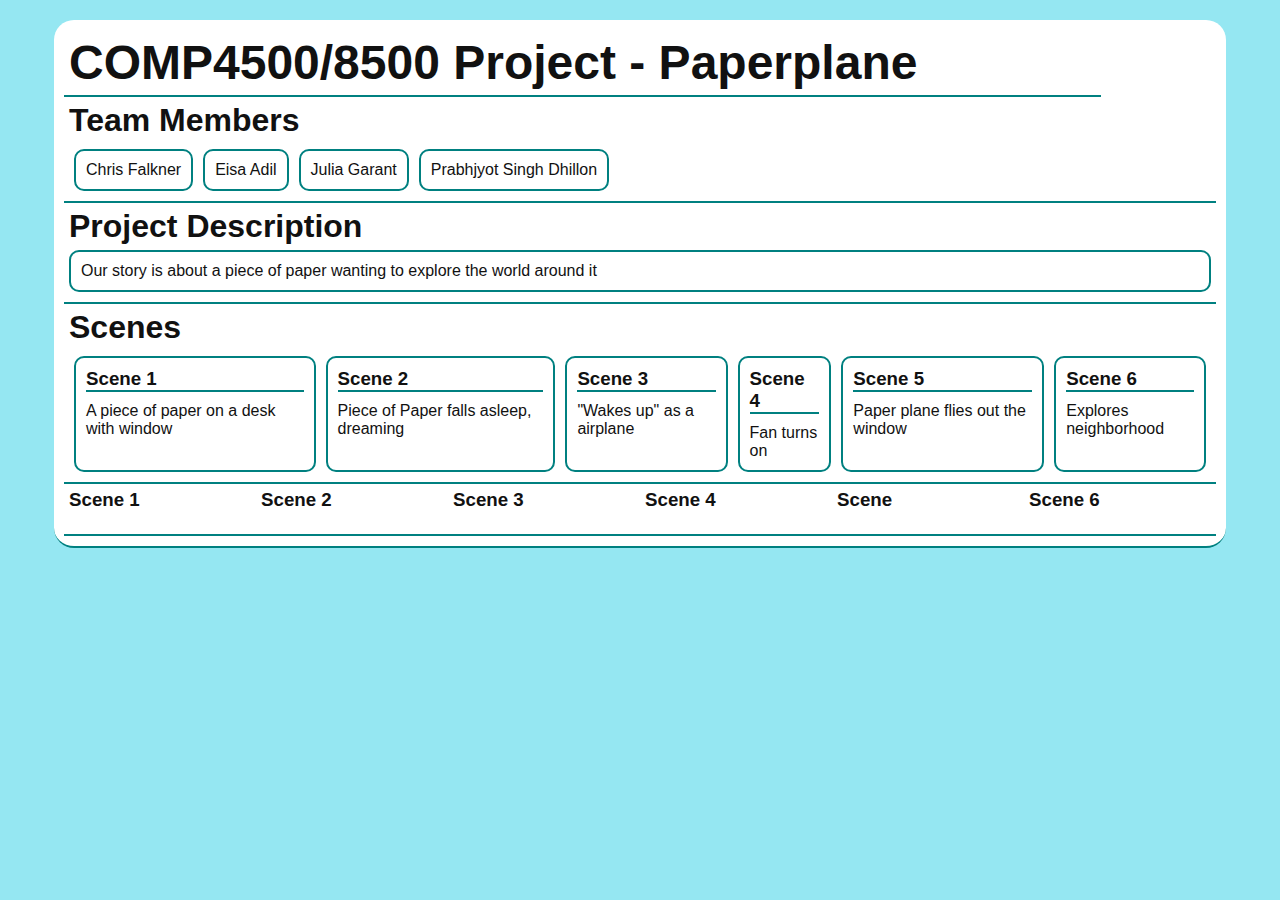
==== index.html @ a95c7c6c "First Commit" ====
<!DOCTYPE html>
<html lang="en">
    <head>
        <meta charset="UTF-8" />
        <meta name="viewport" content="width=device-width, initial-scale=1.0" />
        <link rel="stylesheet" href="./css//index.css" />
        <title>Paperplane Animation</title>
    </head>
    <body>
        <section class="container">
            <header>
                <h1>COMP4500/8500 Project - Paperplane</h1>
            </header>
            <section class="members">
                <h2>Team Members</h2>
                <ul class="member-names">
                    <li>Chris Falkner</li>
                    <li>Eisa Adil</li>
                    <li>Julia Garant</li>
                    <li>Prabhjyot Singh Dhillon</li>
                </ul>
            </section>
            <section class="project-desc">
                <h2>Project Description</h2>
                <p class="desc">
                    Our story is about a piece of paper wanting to explore the
                    world around it
                </p>
            </section>
            <section class="scene">
                <h2>Scenes</h2>
                <ul class="scenes">
                    <li class="scene-card">
                        <h3 class="scene-title">Scene 1</h3>
                        <p class="scene-desc">
                            A piece of paper on a desk with window
                        </p>
                    </li>
                    <li class="scene-card">
                        <h3 class="scene-title">Scene 2</h3>
                        <p class="scene-desc">
                            Piece of Paper falls asleep, dreaming
                        </p>
                    </li>
                    <li class="scene-card">
                        <h3 class="scene-title">Scene 3</h3>
                        <p class="scene-desc">"Wakes up" as a airplane</p>
                    </li>
                    <li class="scene-card">
                        <h3 class="scene-title">Scene 4</h3>
                        <p class="scene-desc">Fan turns on</p>
                    </li>
                    <li class="scene-card">
                        <h3 class="scene-title">Scene 5</h3>
                        <p class="scene-desc">
                            Paper plane flies out the window
                        </p>
                    </li>
                    <li class="scene-card">
                        <h3 class="scene-title">Scene 6</h3>
                        <p class="scene-desc">Explores neighborhood</p>
                    </li>
                </ul>
            </section>
            <section class="storyboard">
                <ul>
                    <li>
                        <div class="storyboard-scene"><h3>Scene 1</h3></div>
                        <img src="" alt="" />
                        <p class="storyboard-desc"></p>
                    </li>
                    <li>
                        <div class="storyboard-scene"><h3>Scene 2</h3></div>
                        <img src="" alt="" />
                        <p class="storyboard-desc"></p>
                    </li>
                    <li>
                        <div class="storyboard-scene"><h3>Scene 3</h3></div>
                        <img src="" alt="" />
                        <p class="storyboard-desc"></p>
                    </li>
                    <li>
                        <div class="storyboard-scene"><h3>Scene 4</h3></div>
                        <img src="" alt="" />
                        <p class="storyboard-desc"></p>
                    </li>
                    <li>
                        <div class="storyboard-scene"><h3>Scene</h3></div>
                        <img src="" alt="" />
                        <p class="storyboard-desc"></p>
                    </li>
                    <li>
                        <div class="storyboard-scene"><h3>Scene 6</h3></div>
                        <img src="" alt="" />
                        <p class="storyboard-desc"></p>
                    </li>
                </ul>
            </section>
        </section>
    </body>
</html>
---- css/index.css ----
* {
    padding: 0;
    margin: 0;
    font-family: sans-serif;
    color: #111111;
}

body {
    width: 100%;
    display: flex;
    justify-content: center;
    align-items: center;
    flex-direction: column;
    background-color: #5cdaeba6;
}

h1 {
    font-size: 3em;
}

h2 {
    font-size: 2em;
}

h1,
h2 {
    margin: 5px;
}

.container {
    width: 90%;
    border-bottom: 2px solid teal;
    padding: 10px;
    background: white;
    height: 100%;
    margin-top: 20px;
    border-radius: 20px;
}

header {
    width: 90%;
    border-bottom: 2px solid teal;
}

.members {
    border-bottom: 2px solid teal;
}

.member-names {
    list-style-type: none;
    margin: 5px;
    display: flex;
}

.member-names li {
    border-radius: 10px;
    padding: 10px;
    border: 2px solid teal;
    margin: 5px;
}

.project-desc {
    border-bottom: 2px solid teal;
}

.desc {
    border-radius: 10px;
    padding: 10px;
    border: 2px solid teal;
    margin: 5px;
    margin-bottom: 10px;
}

.scene {
    border-bottom: 2px solid teal;
}

.scenes {
    list-style-type: none;
    margin: 5px;
    display: flex;
}

.scene-card {
    border-radius: 10px;
    padding: 10px;
    border: 2px solid teal;
    margin: 5px;
}

.scene-title {
    border-bottom: 2px solid teal;
}

.scene-desc {
    margin-top: 10px;
}

.storyboard {
    border-bottom: 2px solid teal;
}

.storyboard ul {
    list-style-type: none;
    margin: 5px;
    display: flex;
    width: 100%;
}

.storyboard ul li {
    width: 30%;
}
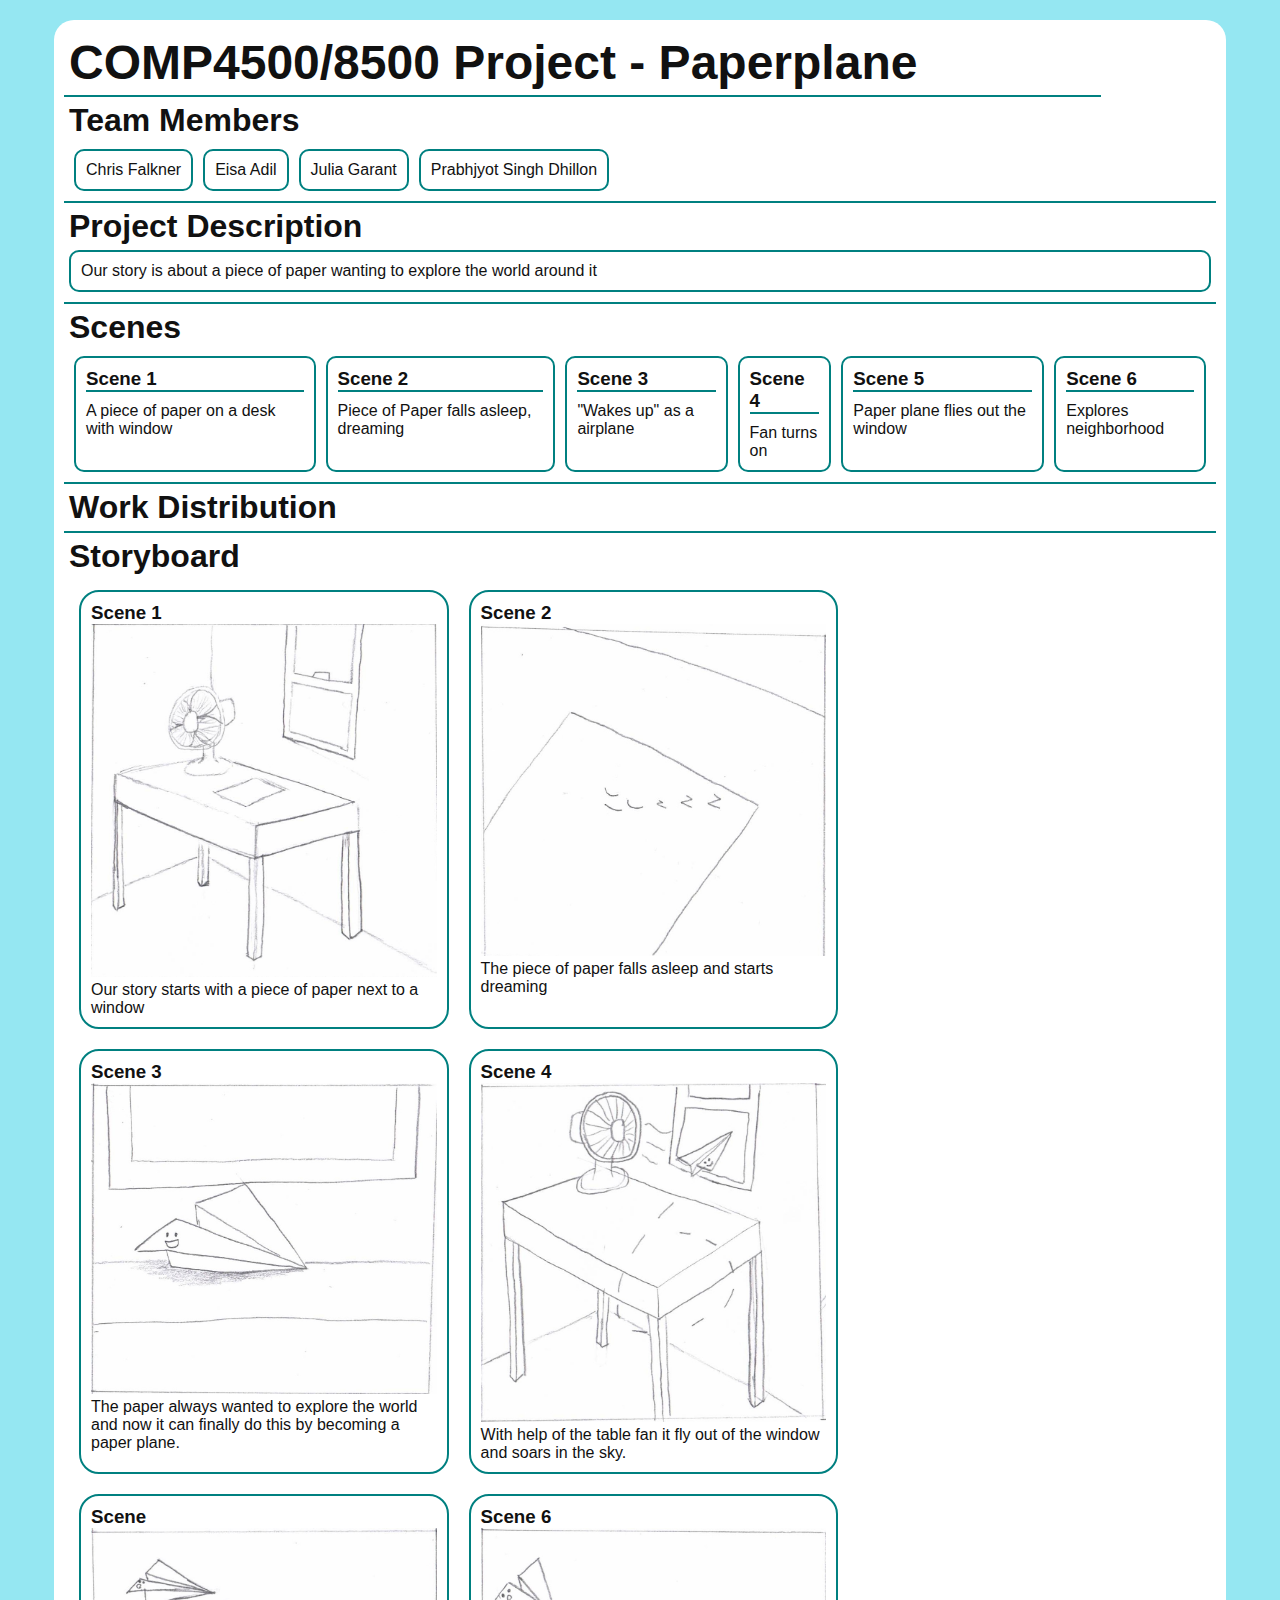
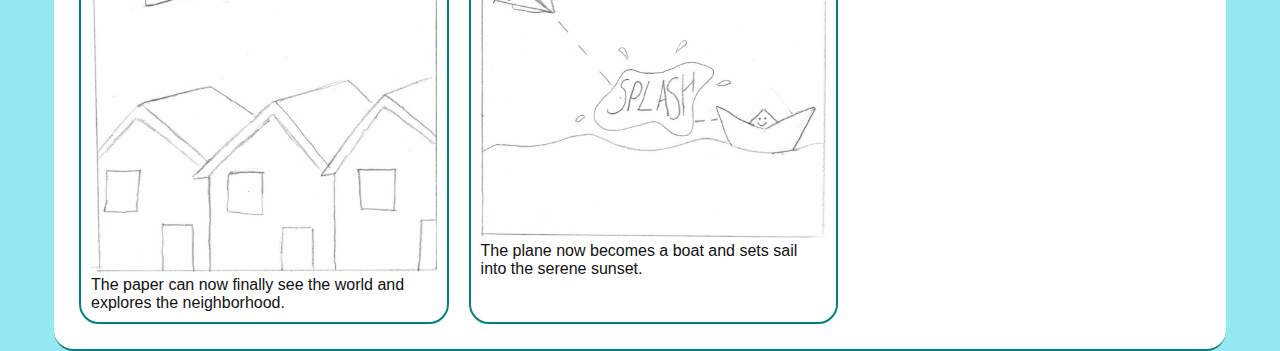
==== commit a5a133ba: "storyboard" ====
--- a/index.html
+++ b/index.html
@@ -62,37 +62,82 @@
                     </li>
                 </ul>
             </section>
+            <section class="scene">
+                <h2>Work Distribution</h2>
+            </section>
             <section class="storyboard">
-                <ul>
-                    <li>
+                <h2>Storyboard</h2>
+                <ul class="storyboard-list">
+                    <li class="storyboard-list-item">
                         <div class="storyboard-scene"><h3>Scene 1</h3></div>
-                        <img src="" alt="" />
-                        <p class="storyboard-desc"></p>
+                        <img
+                            class="storyboard-img"
+                            src="./images/scene-1.jpg"
+                            alt=""
+                        />
+                        <p class="storyboard-desc">
+                            Our story starts with a piece of paper next to a
+                            window
+                        </p>
                     </li>
-                    <li>
+                    <li class="storyboard-list-item">
                         <div class="storyboard-scene"><h3>Scene 2</h3></div>
-                        <img src="" alt="" />
-                        <p class="storyboard-desc"></p>
+                        <img
+                            class="storyboard-img"
+                            src="./images/scene-2.jpg"
+                            alt=""
+                        />
+                        <p class="storyboard-desc">
+                            The piece of paper falls asleep and starts dreaming
+                        </p>
                     </li>
-                    <li>
+                    <li class="storyboard-list-item">
                         <div class="storyboard-scene"><h3>Scene 3</h3></div>
-                        <img src="" alt="" />
-                        <p class="storyboard-desc"></p>
+                        <img
+                            class="storyboard-img"
+                            src="./images/scene-3.jpg"
+                            alt=""
+                        />
+                        <p class="storyboard-desc">
+                            The paper always wanted to explore the world and now
+                            it can finally do this by becoming a paper plane.
+                        </p>
                     </li>
-                    <li>
+                    <li class="storyboard-list-item">
                         <div class="storyboard-scene"><h3>Scene 4</h3></div>
-                        <img src="" alt="" />
-                        <p class="storyboard-desc"></p>
+                        <img
+                            class="storyboard-img"
+                            src="./images/scene-4.jpg"
+                            alt=""
+                        />
+                        <p class="storyboard-desc">
+                            With help of the table fan it fly out of the window
+                            and soars in the sky.
+                        </p>
                     </li>
-                    <li>
+                    <li class="storyboard-list-item">
                         <div class="storyboard-scene"><h3>Scene</h3></div>
-                        <img src="" alt="" />
-                        <p class="storyboard-desc"></p>
+                        <img
+                            class="storyboard-img"
+                            src="./images/scene-5.jpg"
+                            alt=""
+                        />
+                        <p class="storyboard-desc">
+                            The paper can now finally see the world and explores
+                            the neighborhood.
+                        </p>
                     </li>
-                    <li>
+                    <li class="storyboard-list-item">
                         <div class="storyboard-scene"><h3>Scene 6</h3></div>
-                        <img src="" alt="" />
-                        <p class="storyboard-desc"></p>
+                        <img
+                            class="storyboard-img"
+                            src="./images/scene-6.jpg"
+                            alt=""
+                        />
+                        <p class="storyboard-desc">
+                            The plane now becomes a boat and sets sail into the
+                            serene sunset.
+                        </p>
                     </li>
                 </ul>
             </section>
--- a/css/index.css
+++ b/css/index.css
@@ -97,16 +97,25 @@
 }
 
 .storyboard {
-    border-bottom: 2px solid teal;
+    /* border-bottom: 2px solid teal; */
 }
 
-.storyboard ul {
+.storyboard-list {
     list-style-type: none;
     margin: 5px;
     display: flex;
+    flex-wrap: wrap;
     width: 100%;
 }
 
-.storyboard ul li {
+.storyboard-list-item {
     width: 30%;
+    padding: 10px;
+    border: 2px solid teal;
+    margin: 10px;
+    border-radius: 20px;
 }
+
+.storyboard-img {
+    width: 100%;
+}
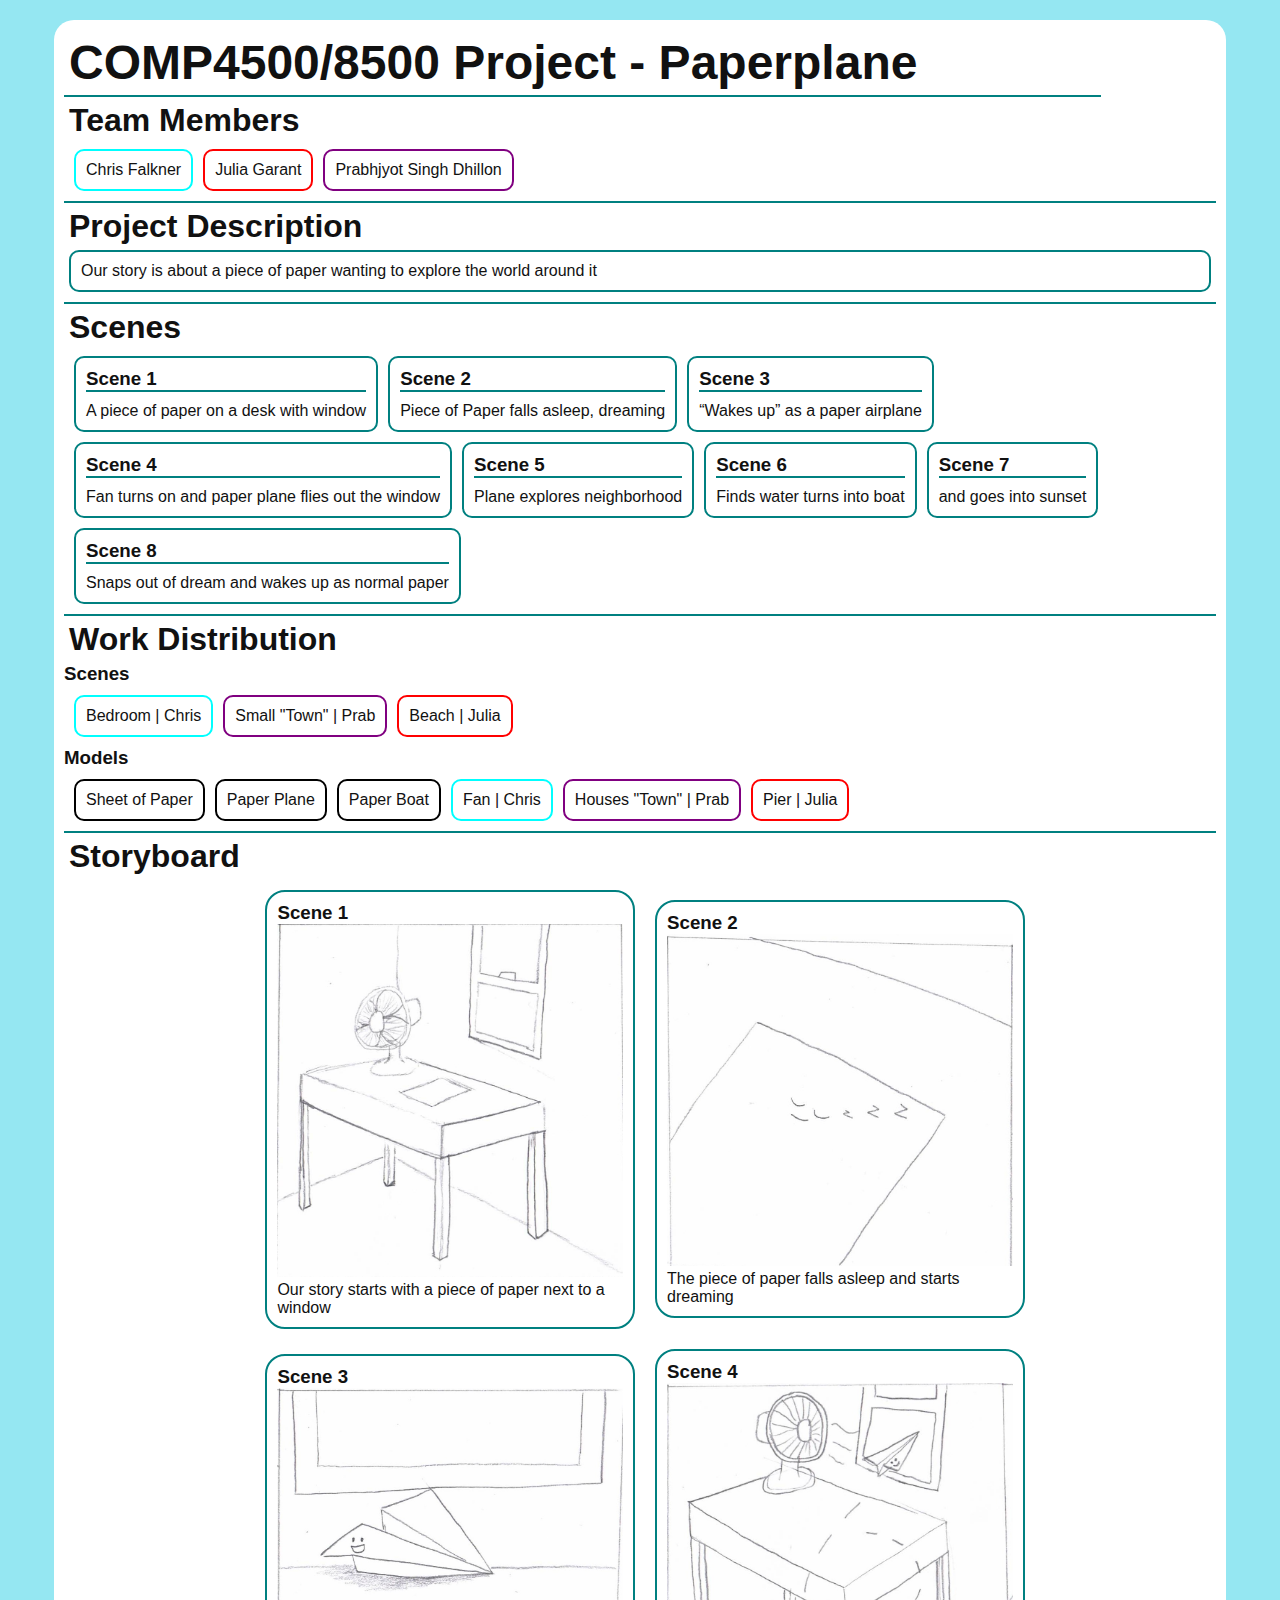
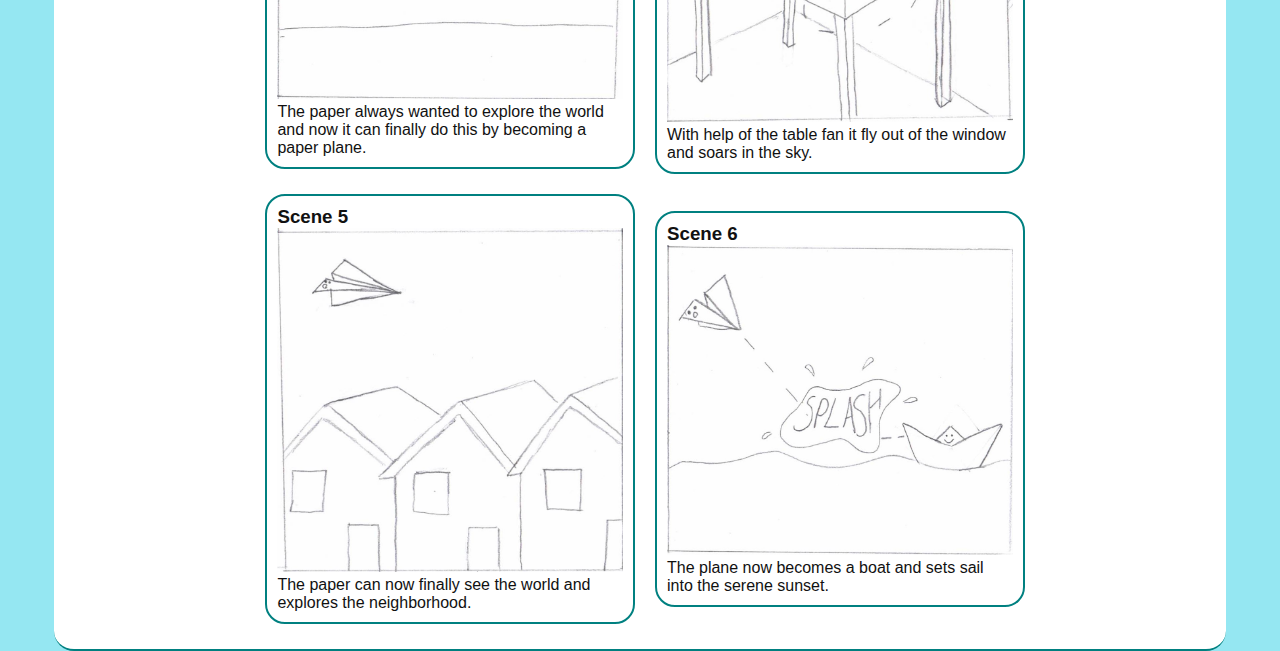
==== commit 56409320: "bug fixes" ====
--- a/index.html
+++ b/index.html
@@ -14,10 +14,9 @@
             <section class="members">
                 <h2>Team Members</h2>
                 <ul class="member-names">
-                    <li>Chris Falkner</li>
-                    <li>Eisa Adil</li>
-                    <li>Julia Garant</li>
-                    <li>Prabhjyot Singh Dhillon</li>
+                    <li class="chris">Chris Falkner</li>
+                    <li class="julia">Julia Garant</li>
+                    <li class="prab">Prabhjyot Singh Dhillon</li>
                 </ul>
             </section>
             <section class="project-desc">
@@ -44,26 +43,51 @@
                     </li>
                     <li class="scene-card">
                         <h3 class="scene-title">Scene 3</h3>
-                        <p class="scene-desc">"Wakes up" as a airplane</p>
+                        <p class="scene-desc">“Wakes up” as a paper airplane</p>
                     </li>
                     <li class="scene-card">
                         <h3 class="scene-title">Scene 4</h3>
-                        <p class="scene-desc">Fan turns on</p>
+                        <p class="scene-desc">
+                            Fan turns on and paper plane flies out the window
+                        </p>
                     </li>
                     <li class="scene-card">
                         <h3 class="scene-title">Scene 5</h3>
-                        <p class="scene-desc">
-                            Paper plane flies out the window
-                        </p>
+                        <p class="scene-desc">Plane explores neighborhood</p>
                     </li>
                     <li class="scene-card">
                         <h3 class="scene-title">Scene 6</h3>
-                        <p class="scene-desc">Explores neighborhood</p>
+                        <p class="scene-desc">Finds water turns into boat</p>
+                    </li>
+                    <li class="scene-card">
+                        <h3 class="scene-title">Scene 7</h3>
+                        <p class="scene-desc">and goes into sunset</p>
+                    </li>
+                    <li class="scene-card">
+                        <h3 class="scene-title">Scene 8</h3>
+                        <p class="scene-desc">
+                            Snaps out of dream and wakes up as normal paper
+                        </p>
                     </li>
                 </ul>
             </section>
             <section class="scene">
                 <h2>Work Distribution</h2>
+                <h3>Scenes</h3>
+                <ul class="member-names">
+                    <li class="chris">Bedroom | Chris</li>
+                    <li class="prab">Small "Town" | Prab</li>
+                    <li class="julia">Beach | Julia</li>
+                </ul>
+                <h3>Models</h3>
+                <ul class="member-names">
+                    <li>Sheet of Paper</li>
+                    <li>Paper Plane</li>
+                    <li>Paper Boat</li>
+                    <li class="chris">Fan | Chris</li>
+                    <li class="prab">Houses "Town" | Prab</li>
+                    <li class="julia">Pier | Julia</li>
+                </ul>
             </section>
             <section class="storyboard">
                 <h2>Storyboard</h2>
@@ -116,7 +140,7 @@
                         </p>
                     </li>
                     <li class="storyboard-list-item">
-                        <div class="storyboard-scene"><h3>Scene</h3></div>
+                        <div class="storyboard-scene"><h3>Scene 5</h3></div>
                         <img
                             class="storyboard-img"
                             src="./images/scene-5.jpg"
--- a/css/index.css
+++ b/css/index.css
@@ -27,6 +27,18 @@
     margin: 5px;
 }
 
+.chris {
+    border: 2px solid aqua !important;
+}
+
+.julia {
+    border: 2px solid red !important;
+}
+
+.prab {
+    border: 2px solid purple !important;
+}
+
 .container {
     width: 90%;
     border-bottom: 2px solid teal;
@@ -50,13 +62,14 @@
     list-style-type: none;
     margin: 5px;
     display: flex;
+    flex-wrap: wrap;
 }
 
 .member-names li {
     border-radius: 10px;
     padding: 10px;
-    border: 2px solid teal;
     margin: 5px;
+    border: 2px solid black;
 }
 
 .project-desc {
@@ -79,6 +92,7 @@
     list-style-type: none;
     margin: 5px;
     display: flex;
+    flex-wrap: wrap;
 }
 
 .scene-card {
@@ -106,6 +120,8 @@
     display: flex;
     flex-wrap: wrap;
     width: 100%;
+    justify-content: center;
+    align-items: center;
 }
 
 .storyboard-list-item {
@@ -119,3 +135,15 @@
 .storyboard-img {
     width: 100%;
 }
+
+@media only screen and (max-width: 1024px) {
+    .storyboard-list-item {
+        width: 38%;
+    }
+}
+
+@media only screen and (max-width: 768px) {
+    .storyboard-list-item {
+        width: 100%;
+    }
+}
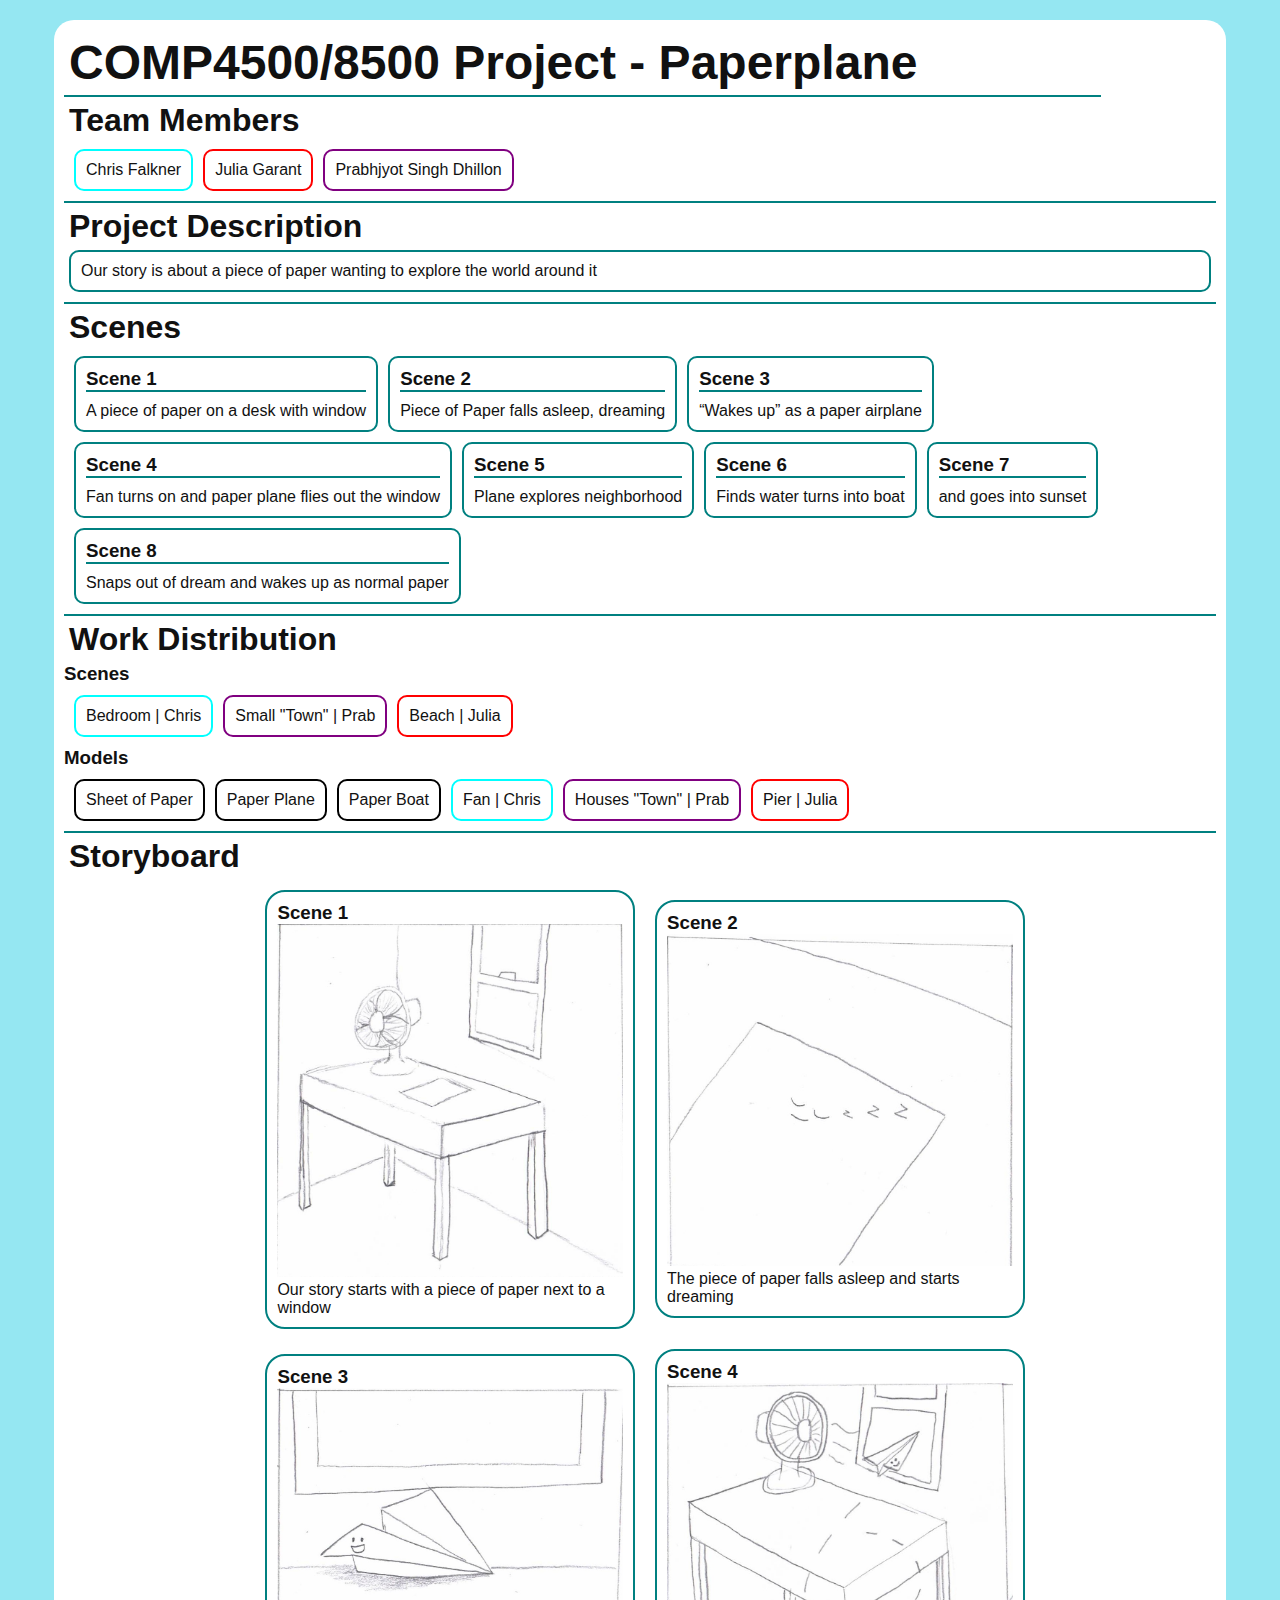
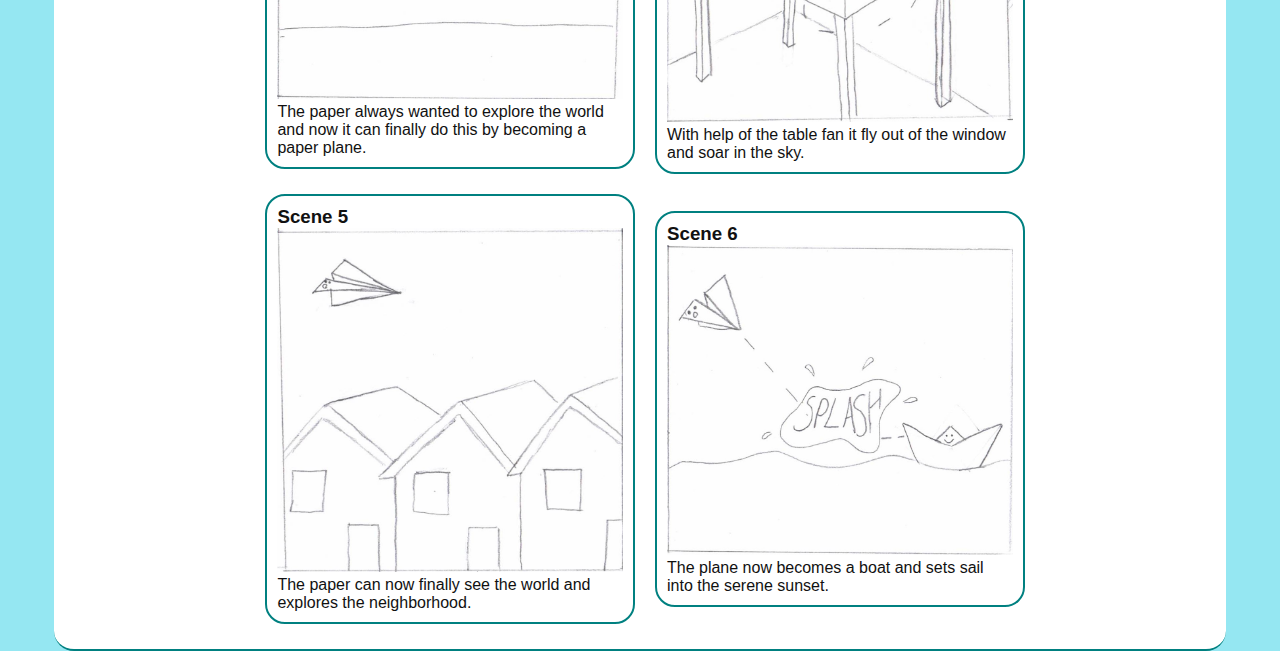
==== commit 0531b912: "Update index.html" ====
--- a/index.html
+++ b/index.html
@@ -136,7 +136,7 @@
                         />
                         <p class="storyboard-desc">
                             With help of the table fan it fly out of the window
-                            and soars in the sky.
+                            and soar in the sky.
                         </p>
                     </li>
                     <li class="storyboard-list-item">
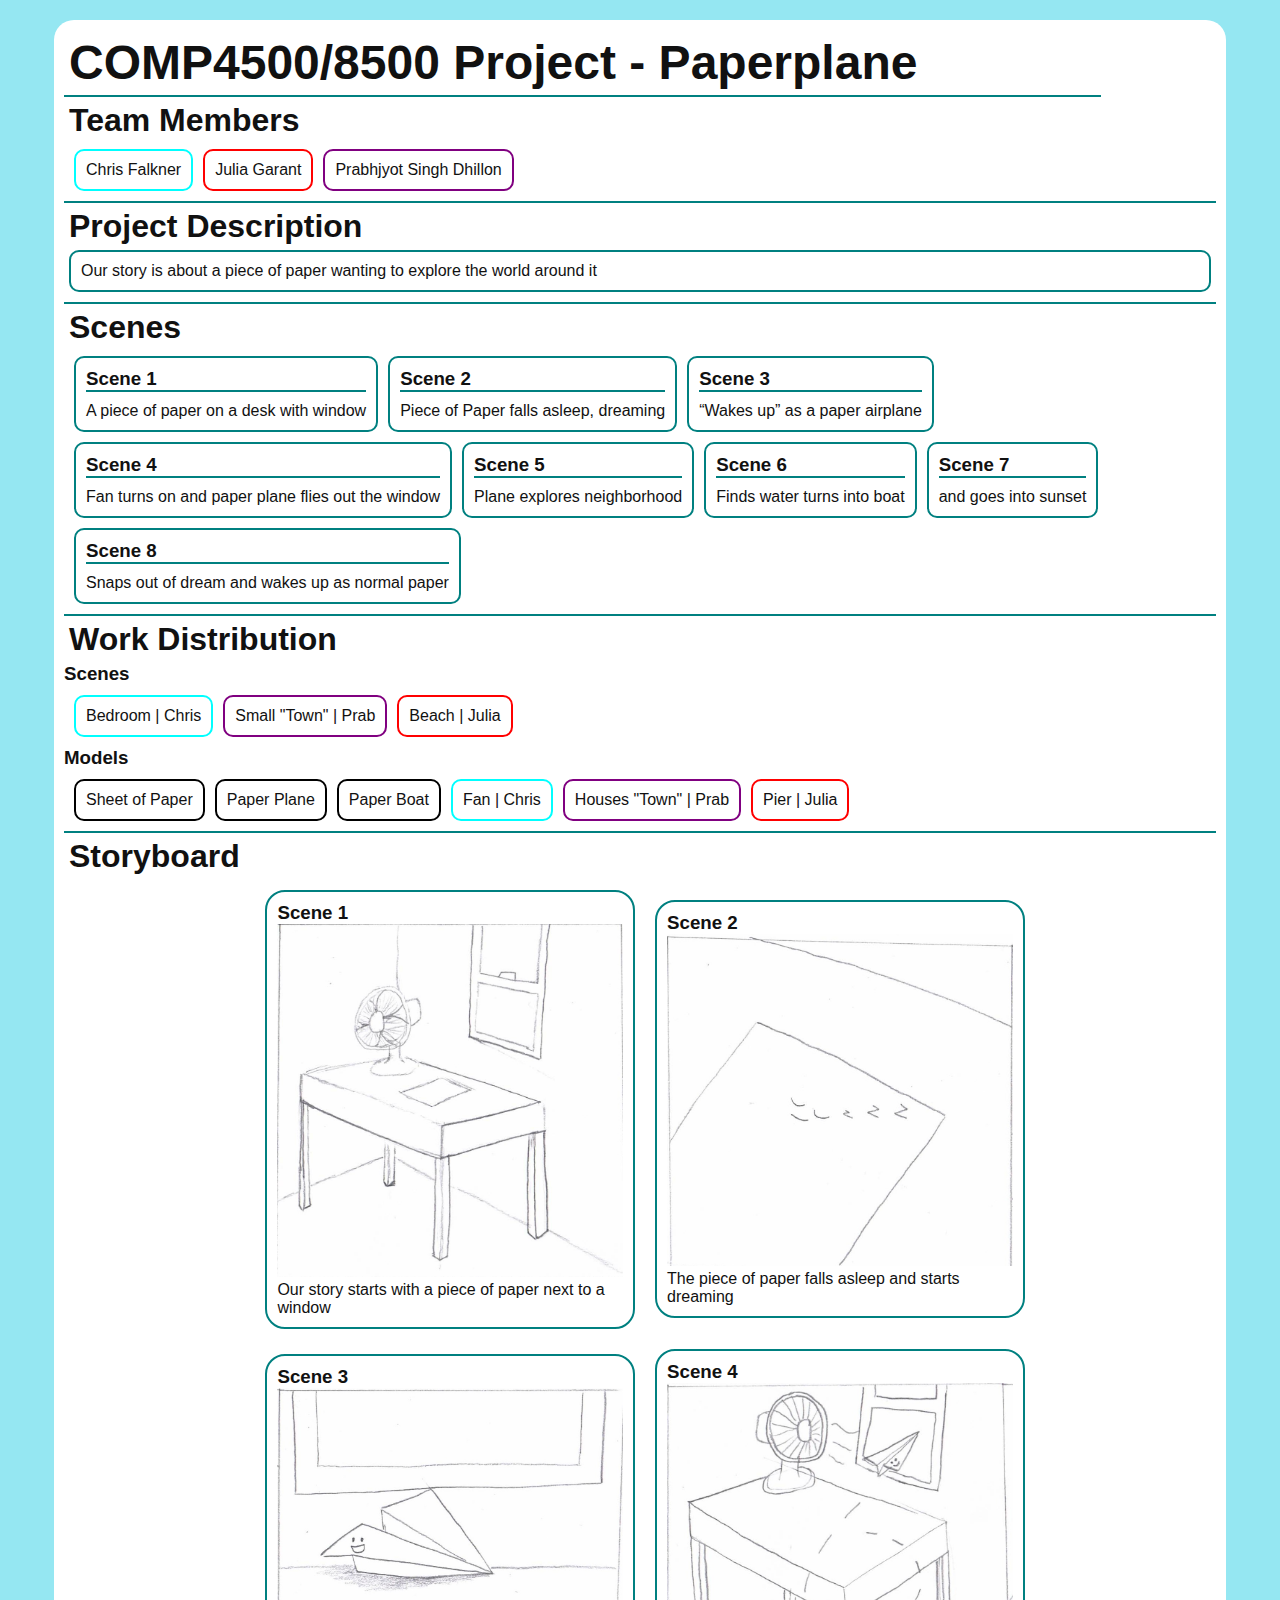
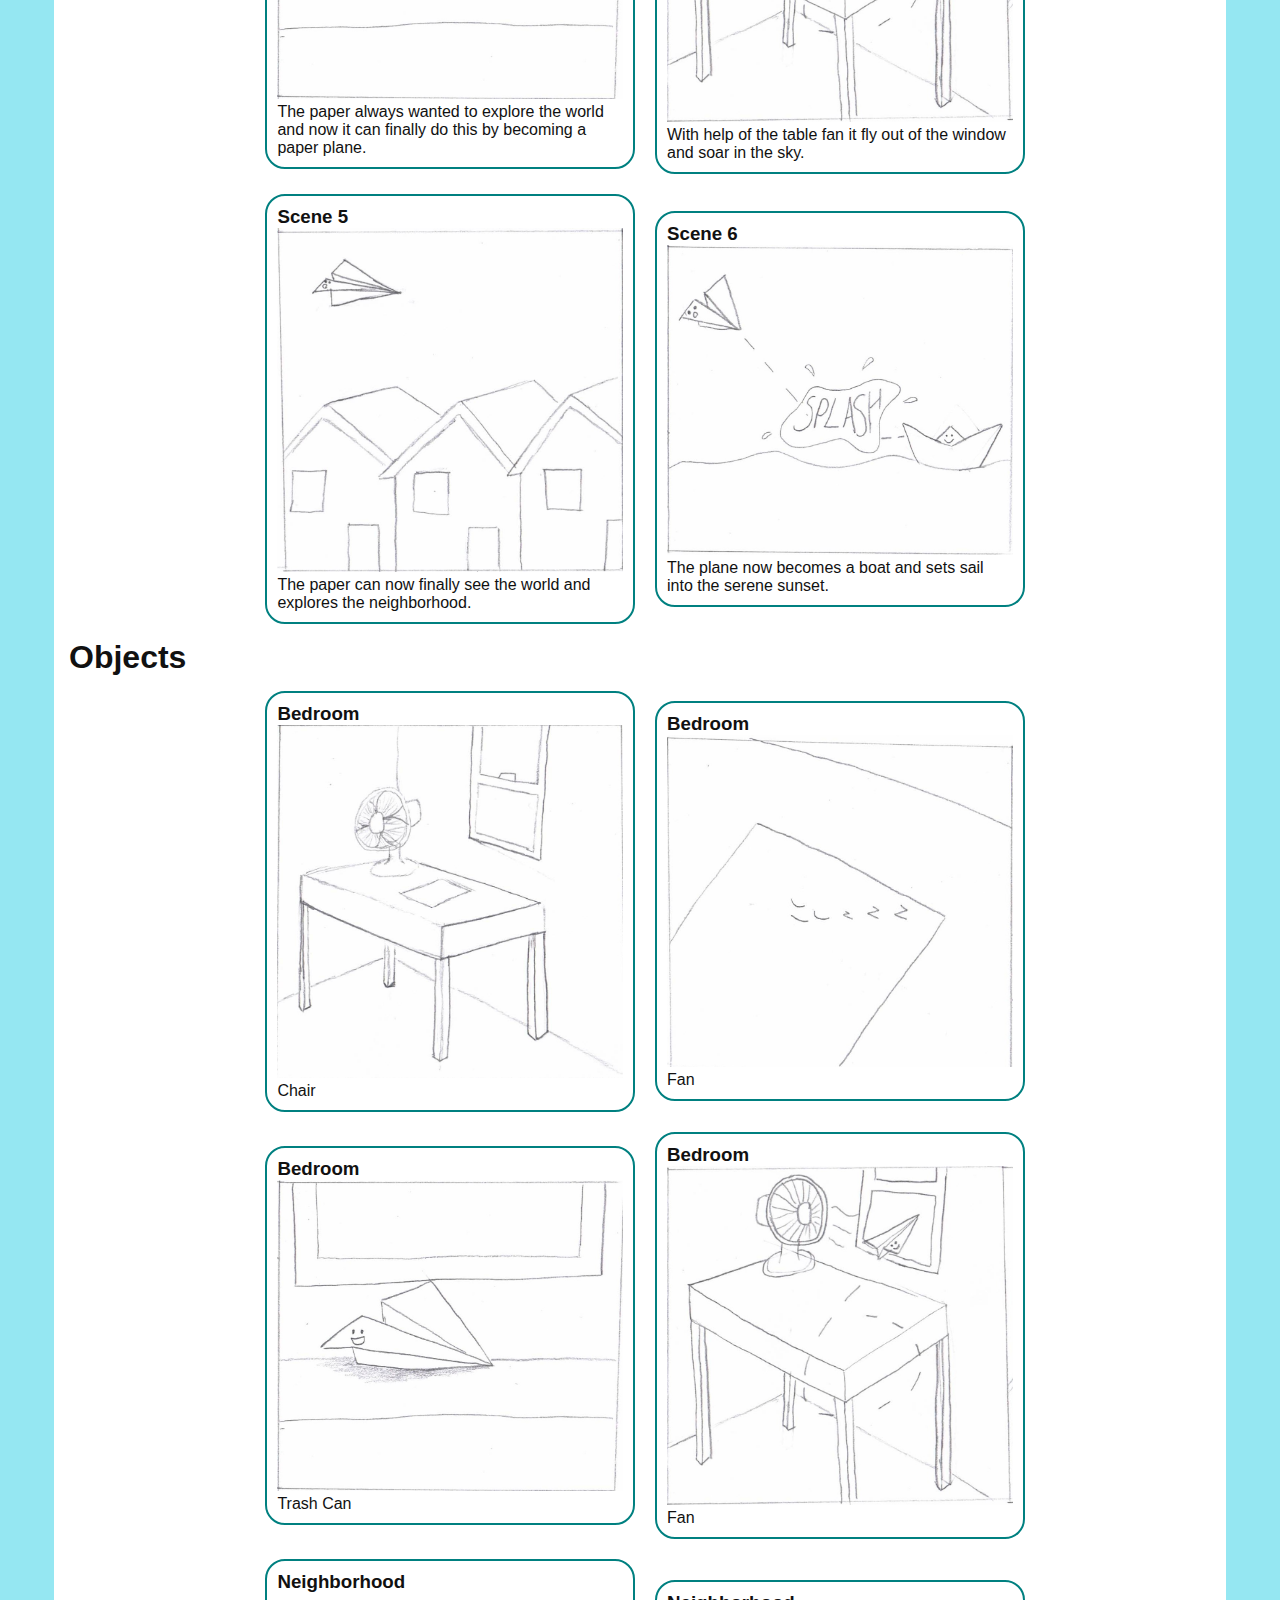
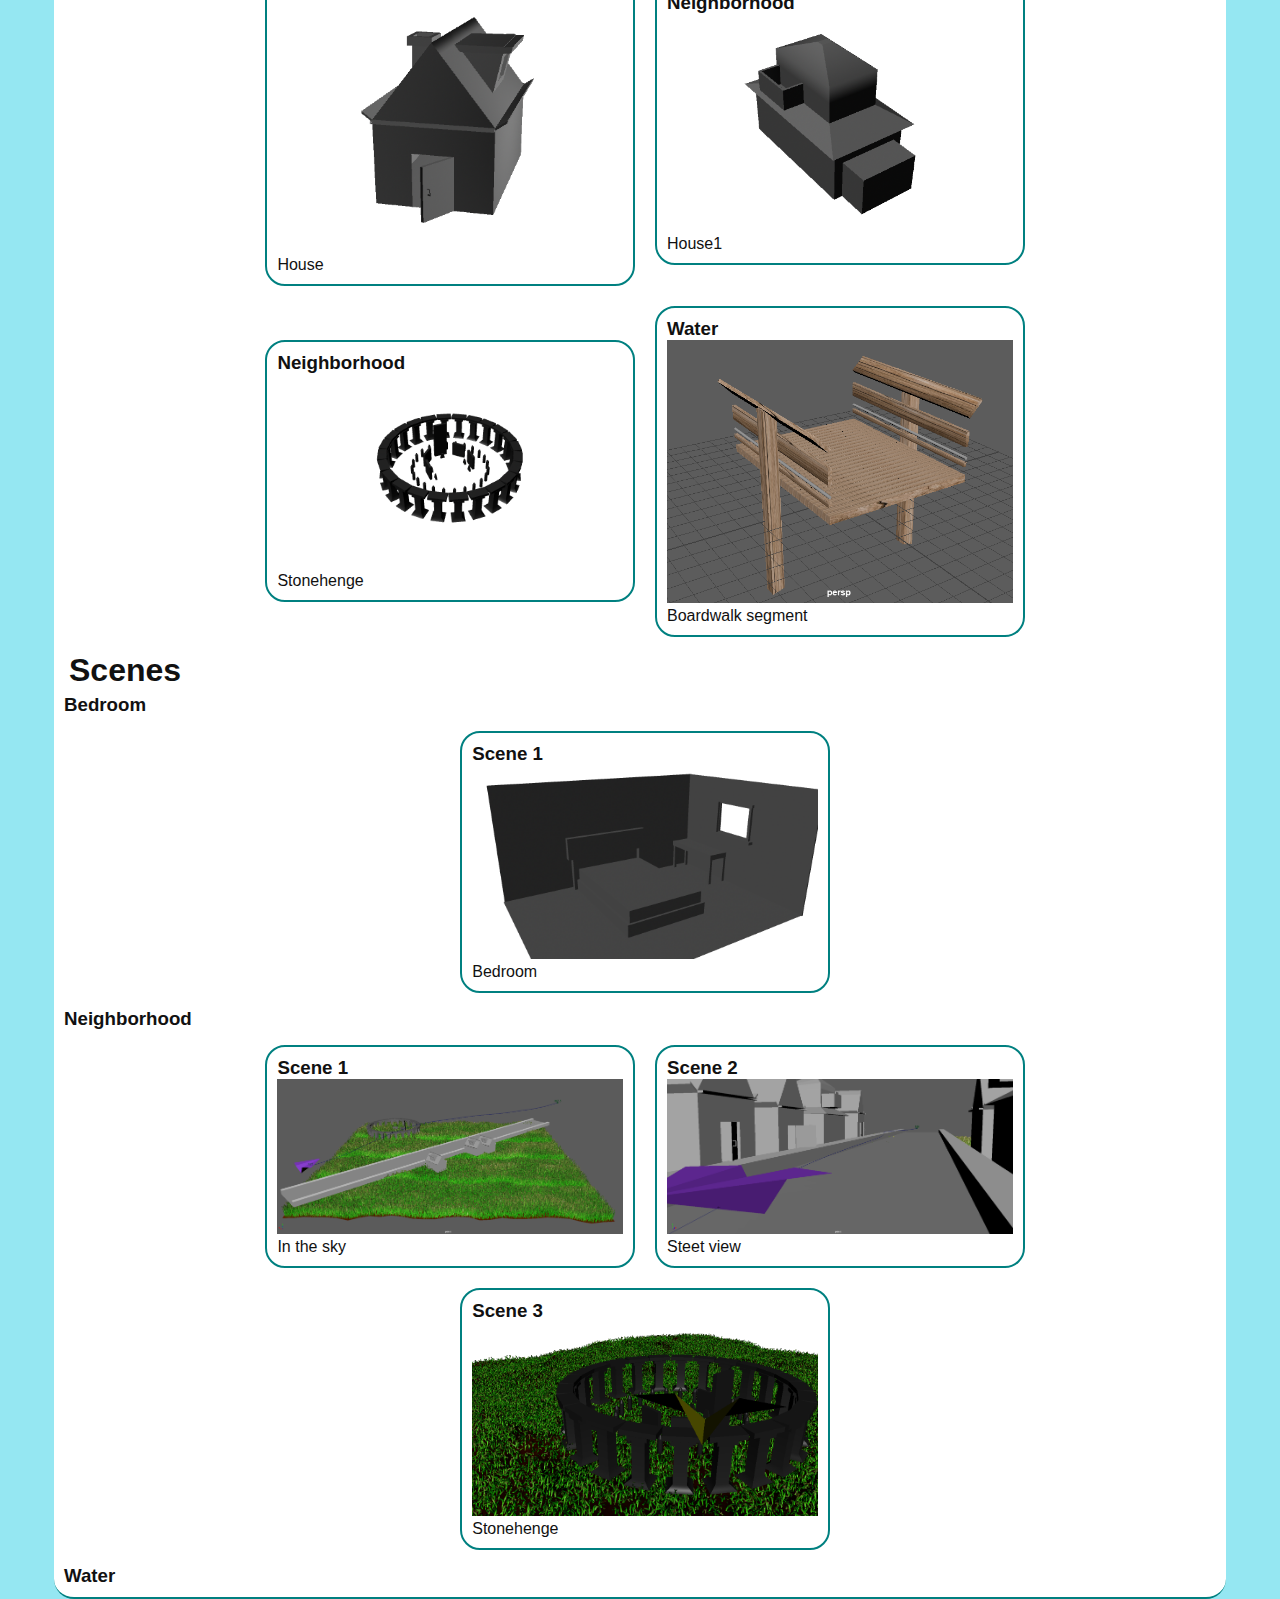
==== commit 4482bf12: "Objects and scenes" ====
--- a/index.html
+++ b/index.html
@@ -165,6 +165,136 @@
                     </li>
                 </ul>
             </section>
+            <section class="storyboard">
+                <h2>Objects</h2>
+                <ul class="storyboard-list">
+                    <li class="storyboard-list-item">
+                        <div class="storyboard-scene"><h3>Bedroom</h3></div>
+                        <img
+                            class="storyboard-img"
+                            src="./images/scene-1.jpg"
+                            alt=""
+                        />
+                        <p class="storyboard-desc">Chair</p>
+                    </li>
+                    <li class="storyboard-list-item">
+                        <div class="storyboard-scene"><h3>Bedroom</h3></div>
+                        <img
+                            class="storyboard-img"
+                            src="./images/scene-2.jpg"
+                            alt=""
+                        />
+                        <p class="storyboard-desc">Fan</p>
+                    </li>
+                    <li class="storyboard-list-item">
+                        <div class="storyboard-scene"><h3>Bedroom</h3></div>
+                        <img
+                            class="storyboard-img"
+                            src="./images/scene-3.jpg"
+                            alt=""
+                        />
+                        <p class="storyboard-desc">Trash Can</p>
+                    </li>
+                    <li class="storyboard-list-item">
+                        <div class="storyboard-scene"><h3>Bedroom</h3></div>
+                        <img
+                            class="storyboard-img"
+                            src="./images/scene-4.jpg"
+                            alt=""
+                        />
+                        <p class="storyboard-desc">Fan</p>
+                    </li>
+                    <li class="storyboard-list-item">
+                        <div class="storyboard-scene">
+                            <h3>Neighborhood</h3>
+                        </div>
+                        <img
+                            class="storyboard-img"
+                            src="./images/house.png"
+                            alt=""
+                        />
+                        <p class="storyboard-desc">House</p>
+                    </li>
+                    <li class="storyboard-list-item">
+                        <div class="storyboard-scene">
+                            <h3>Neighborhood</h3>
+                        </div>
+                        <img
+                            class="storyboard-img"
+                            src="./images/house-shinchan.png"
+                            alt=""
+                        />
+                        <p class="storyboard-desc">House1</p>
+                    </li>
+                    <li class="storyboard-list-item">
+                        <div class="storyboard-scene">
+                            <h3>Neighborhood</h3>
+                        </div>
+                        <img
+                            class="storyboard-img"
+                            src="./images/stonehenge.png"
+                            alt=""
+                        />
+                        <p class="storyboard-desc">Stonehenge</p>
+                    </li>
+                    <li class="storyboard-list-item">
+                        <div class="storyboard-scene"><h3>Water</h3></div>
+                        <img
+                            class="storyboard-img"
+                            src="./images/MicrosoftTeams-image (1).png"
+                            alt=""
+                        />
+                        <p class="storyboard-desc">Boardwalk segment</p>
+                    </li>
+                </ul>
+            </section>
+
+            <section class="storyboard">
+                <h2>Scenes</h2>
+                <h3>Bedroom</h3>
+                <ul class="storyboard-list">
+                    <li class="storyboard-list-item">
+                        <div class="storyboard-scene"><h3>Scene 1</h3></div>
+                        <img
+                            class="storyboard-img"
+                            src="./images/BedRoomSceneV1.png"
+                            alt=""
+                        />
+                        <p class="storyboard-desc">Bedroom</p>
+                    </li>
+                </ul>
+                <h3>Neighborhood</h3>
+                <ul class="storyboard-list">
+                    <li class="storyboard-list-item">
+                        <div class="storyboard-scene"><h3>Scene 1</h3></div>
+                        <img
+                            class="storyboard-img"
+                            src="./images/high.gif"
+                            alt=""
+                        />
+                        <p class="storyboard-desc">In the sky</p>
+                    </li>
+                    <li class="storyboard-list-item">
+                        <div class="storyboard-scene"><h3>Scene 2</h3></div>
+                        <img
+                            class="storyboard-img"
+                            src="./images/street.gif"
+                            alt=""
+                        />
+                        <p class="storyboard-desc">Steet view</p>
+                    </li>
+                    <li class="storyboard-list-item">
+                        <div class="storyboard-scene"><h3>Scene 3</h3></div>
+                        <img
+                            class="storyboard-img"
+                            src="./images/VIEW.png"
+                            alt=""
+                        />
+                        <p class="storyboard-desc">Stonehenge</p>
+                    </li>
+                </ul>
+                <h3>Water</h3>
+            </section>
         </section>
     </body>
 </html>
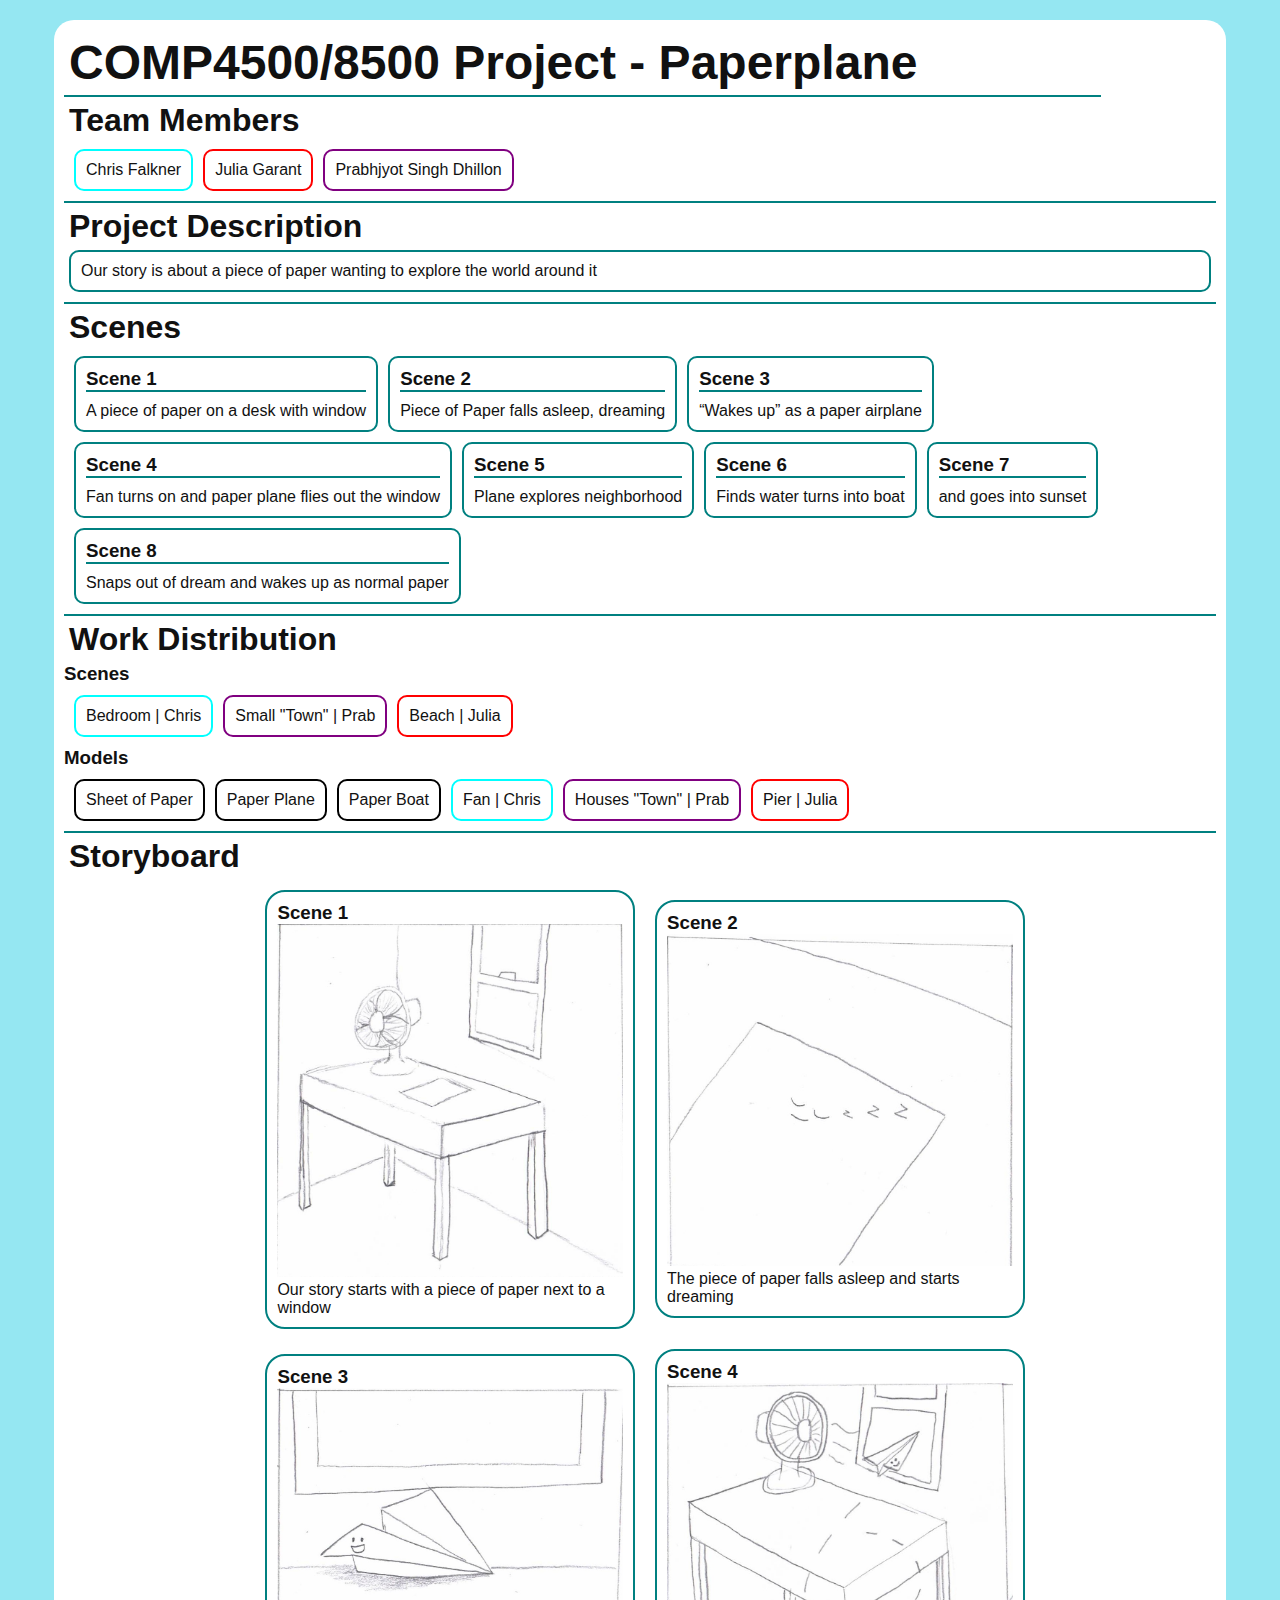
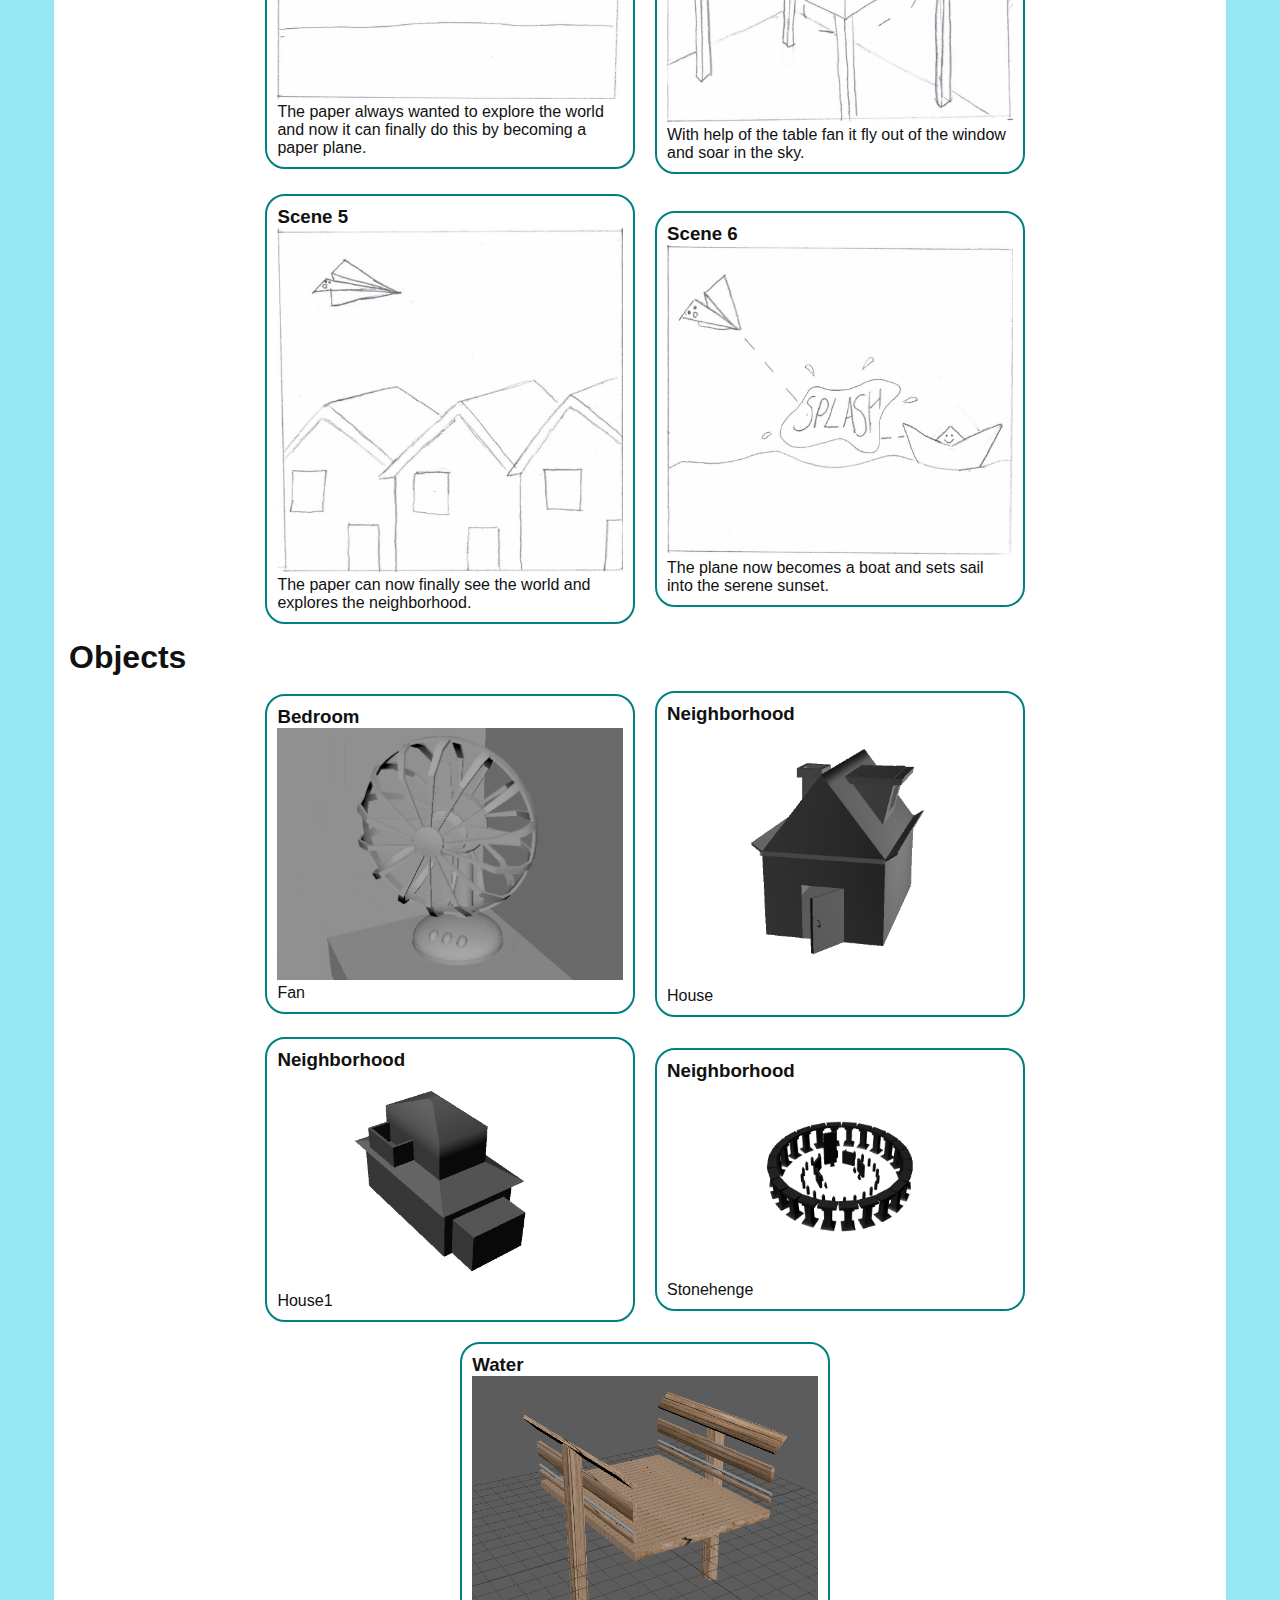
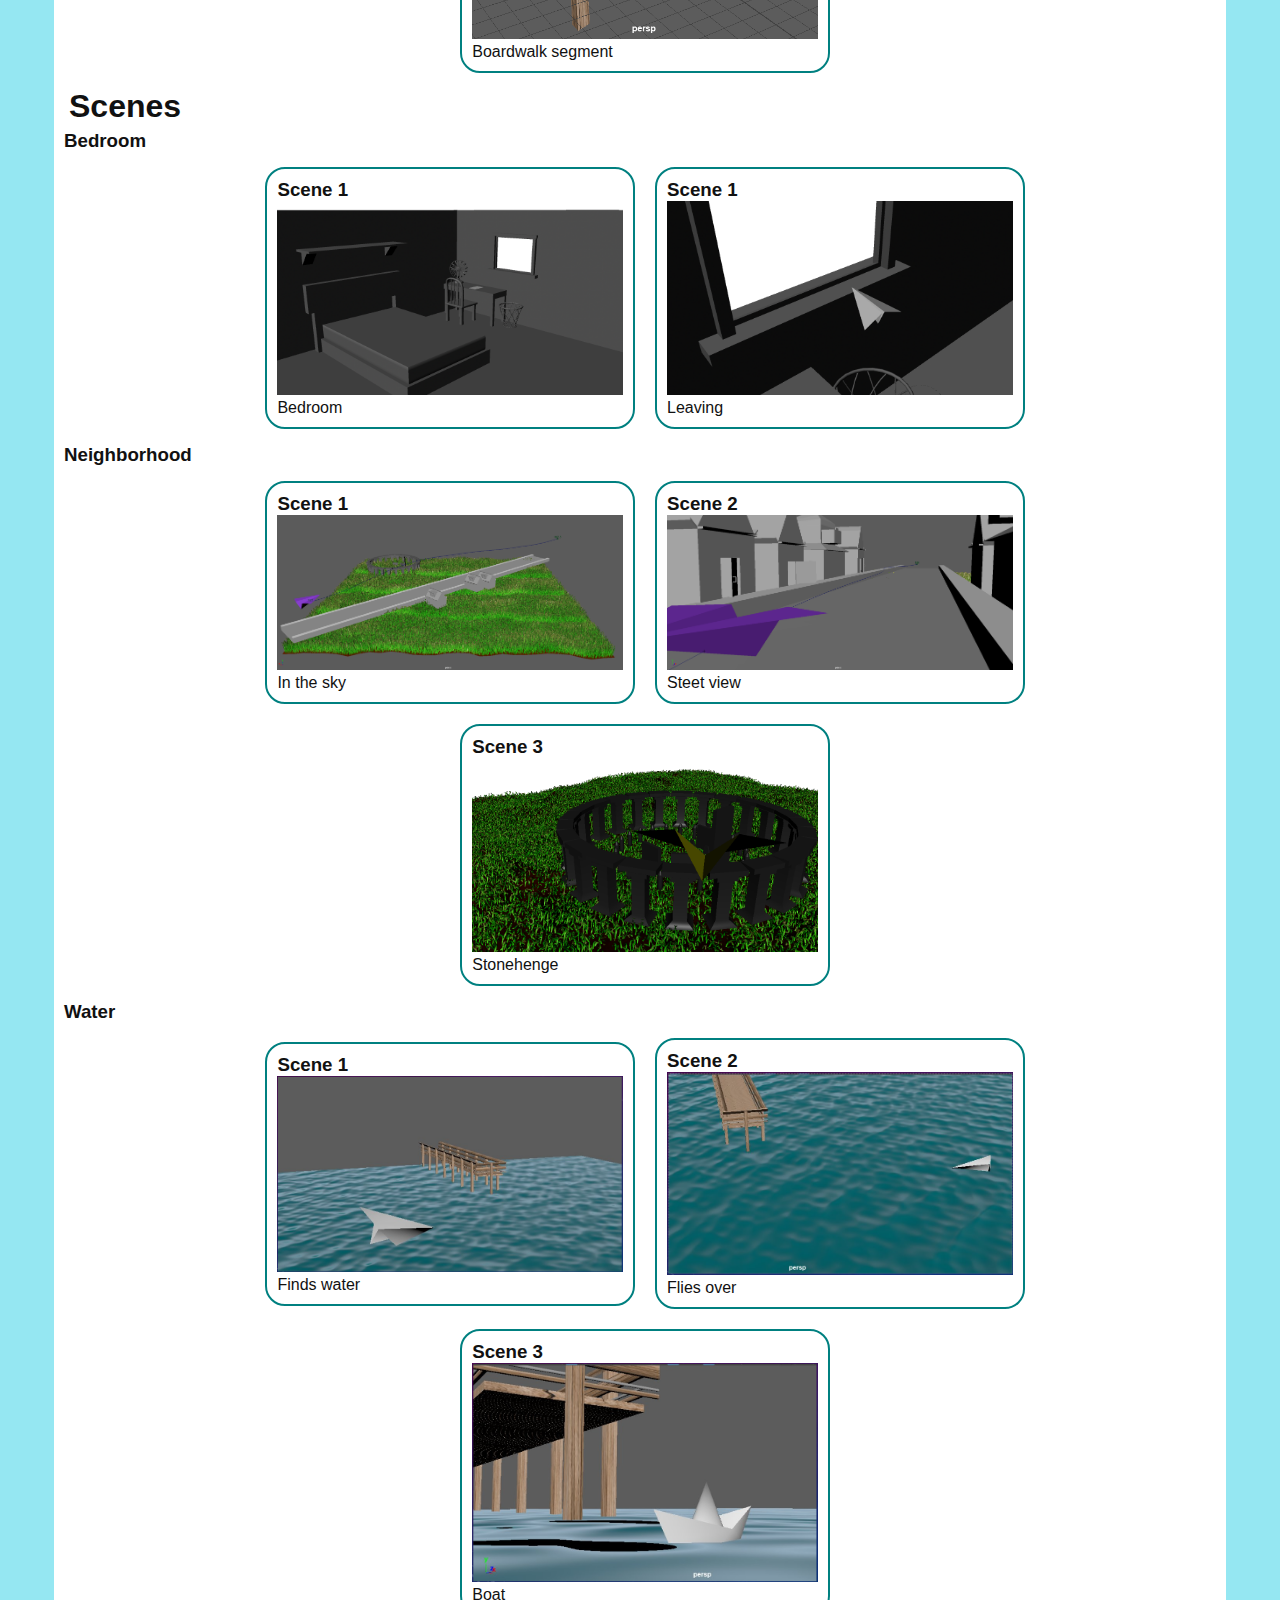
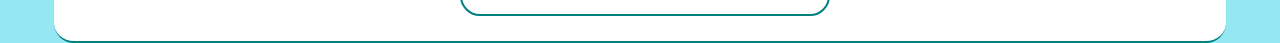
==== commit e45774c2: "more objects" ====
--- a/index.html
+++ b/index.html
@@ -168,42 +168,33 @@
             <section class="storyboard">
                 <h2>Objects</h2>
                 <ul class="storyboard-list">
-                    <li class="storyboard-list-item">
+                    <!-- <li class="storyboard-list-item">
                         <div class="storyboard-scene"><h3>Bedroom</h3></div>
                         <img
                             class="storyboard-img"
-                            src="./images/scene-1.jpg"
+                            src="./images/.jpg"
                             alt=""
                         />
                         <p class="storyboard-desc">Chair</p>
-                    </li>
+                    </li> -->
                     <li class="storyboard-list-item">
                         <div class="storyboard-scene"><h3>Bedroom</h3></div>
                         <img
                             class="storyboard-img"
-                            src="./images/scene-2.jpg"
+                            src="./images/Fan turning on.gif"
                             alt=""
                         />
                         <p class="storyboard-desc">Fan</p>
                     </li>
-                    <li class="storyboard-list-item">
+                    <!-- <li class="storyboard-list-item">
                         <div class="storyboard-scene"><h3>Bedroom</h3></div>
                         <img
                             class="storyboard-img"
-                            src="./images/scene-3.jpg"
+                            src="./images/.jpg"
                             alt=""
                         />
                         <p class="storyboard-desc">Trash Can</p>
-                    </li>
-                    <li class="storyboard-list-item">
-                        <div class="storyboard-scene"><h3>Bedroom</h3></div>
-                        <img
-                            class="storyboard-img"
-                            src="./images/scene-4.jpg"
-                            alt=""
-                        />
-                        <p class="storyboard-desc">Fan</p>
-                    </li>
+                    </li> -->
                     <li class="storyboard-list-item">
                         <div class="storyboard-scene">
                             <h3>Neighborhood</h3>
@@ -257,11 +248,20 @@
                         <div class="storyboard-scene"><h3>Scene 1</h3></div>
                         <img
                             class="storyboard-img"
-                            src="./images/BedRoomSceneV1.png"
+                            src="./images/Bedroom Scene.png"
                             alt=""
                         />
                         <p class="storyboard-desc">Bedroom</p>
                     </li>
+                    <li class="storyboard-list-item">
+                        <div class="storyboard-scene"><h3>Scene 1</h3></div>
+                        <img
+                            class="storyboard-img"
+                            src="./images/Leaving the Nest.png"
+                            alt=""
+                        />
+                        <p class="storyboard-desc">Leaving</p>
+                    </li>
                 </ul>
                 <h3>Neighborhood</h3>
                 <ul class="storyboard-list">
@@ -294,6 +294,35 @@
                     </li>
                 </ul>
                 <h3>Water</h3>
+                <ul class="storyboard-list">
+                    <li class="storyboard-list-item">
+                        <div class="storyboard-scene"><h3>Scene 1</h3></div>
+                        <img
+                            class="storyboard-img"
+                            src="./images/water1.png"
+                            alt=""
+                        />
+                        <p class="storyboard-desc">Finds water</p>
+                    </li>
+                    <li class="storyboard-list-item">
+                        <div class="storyboard-scene"><h3>Scene 2</h3></div>
+                        <img
+                            class="storyboard-img"
+                            src="./images/water2.png"
+                            alt=""
+                        />
+                        <p class="storyboard-desc">Flies over</p>
+                    </li>
+                    <li class="storyboard-list-item">
+                        <div class="storyboard-scene"><h3>Scene 3</h3></div>
+                        <img
+                            class="storyboard-img"
+                            src="./images/water3.png"
+                            alt=""
+                        />
+                        <p class="storyboard-desc">Boat</p>
+                    </li>
+                </ul>
             </section>
         </section>
     </body>
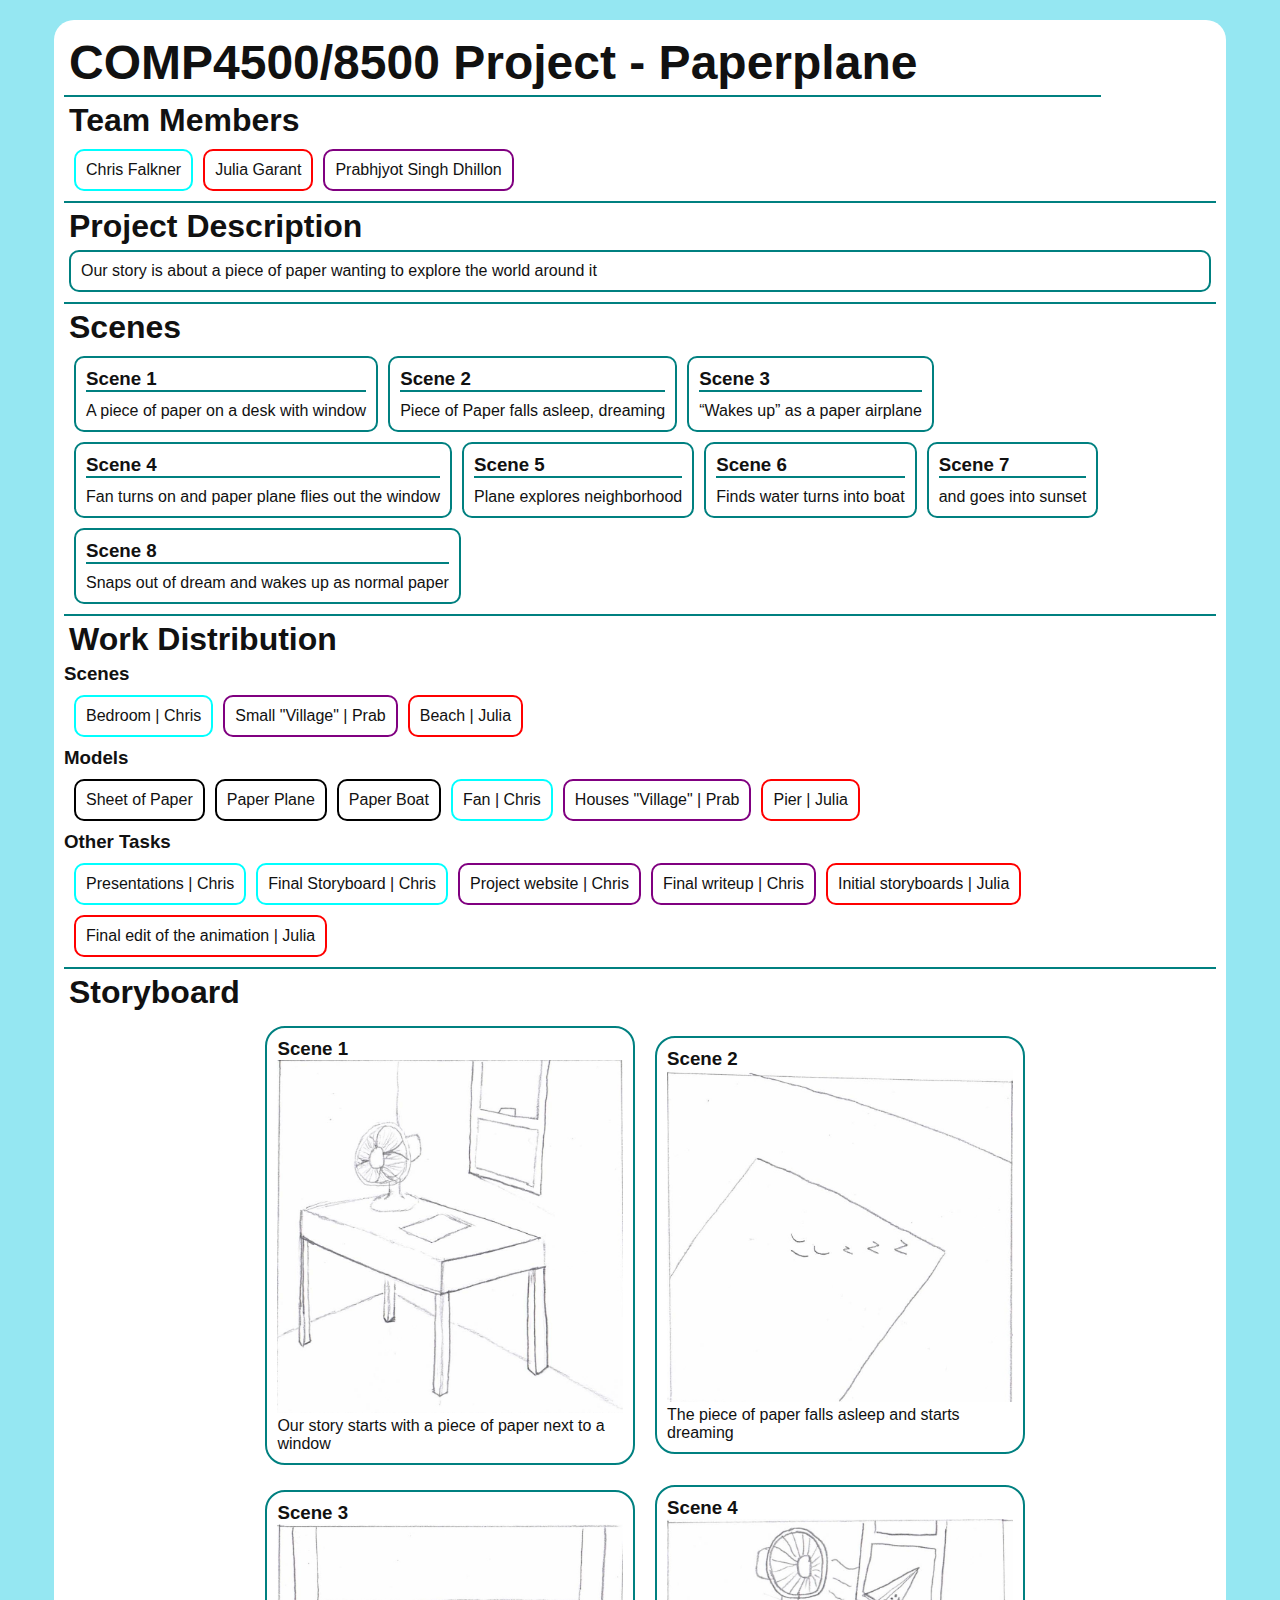
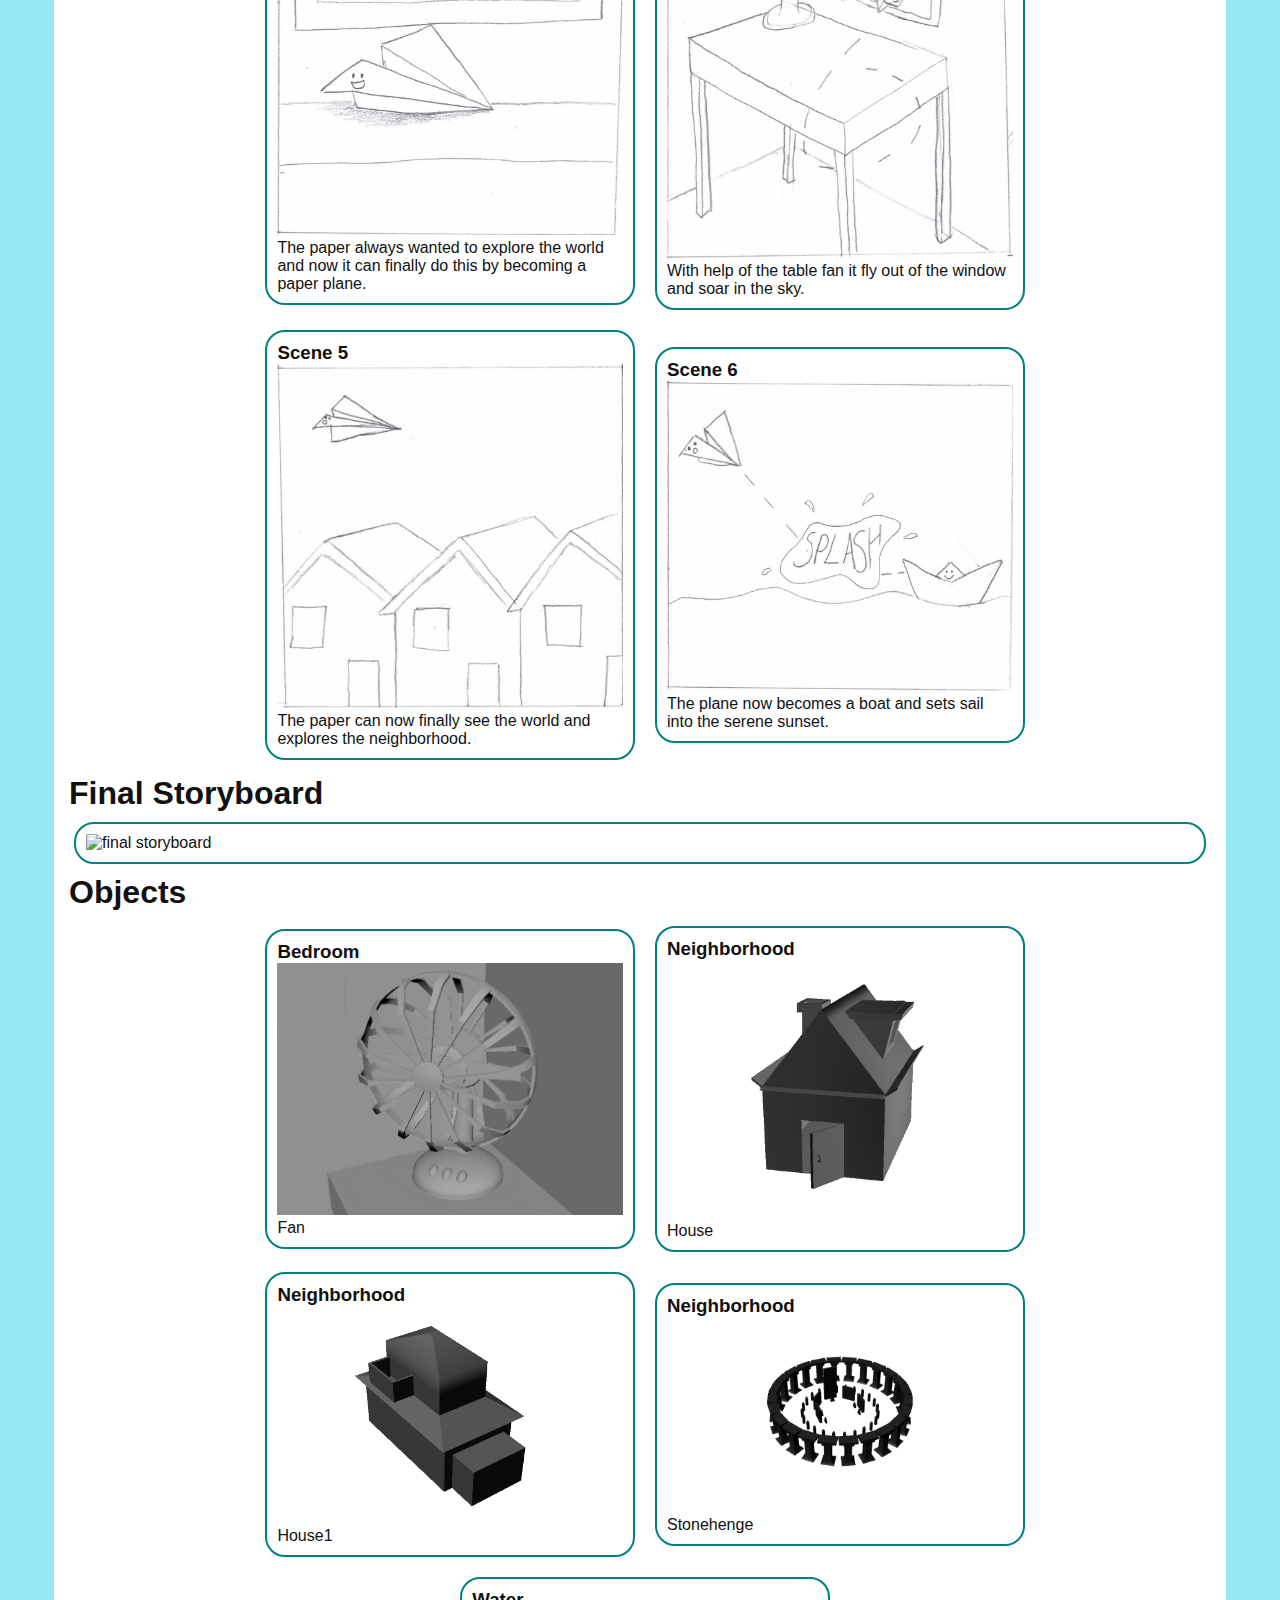
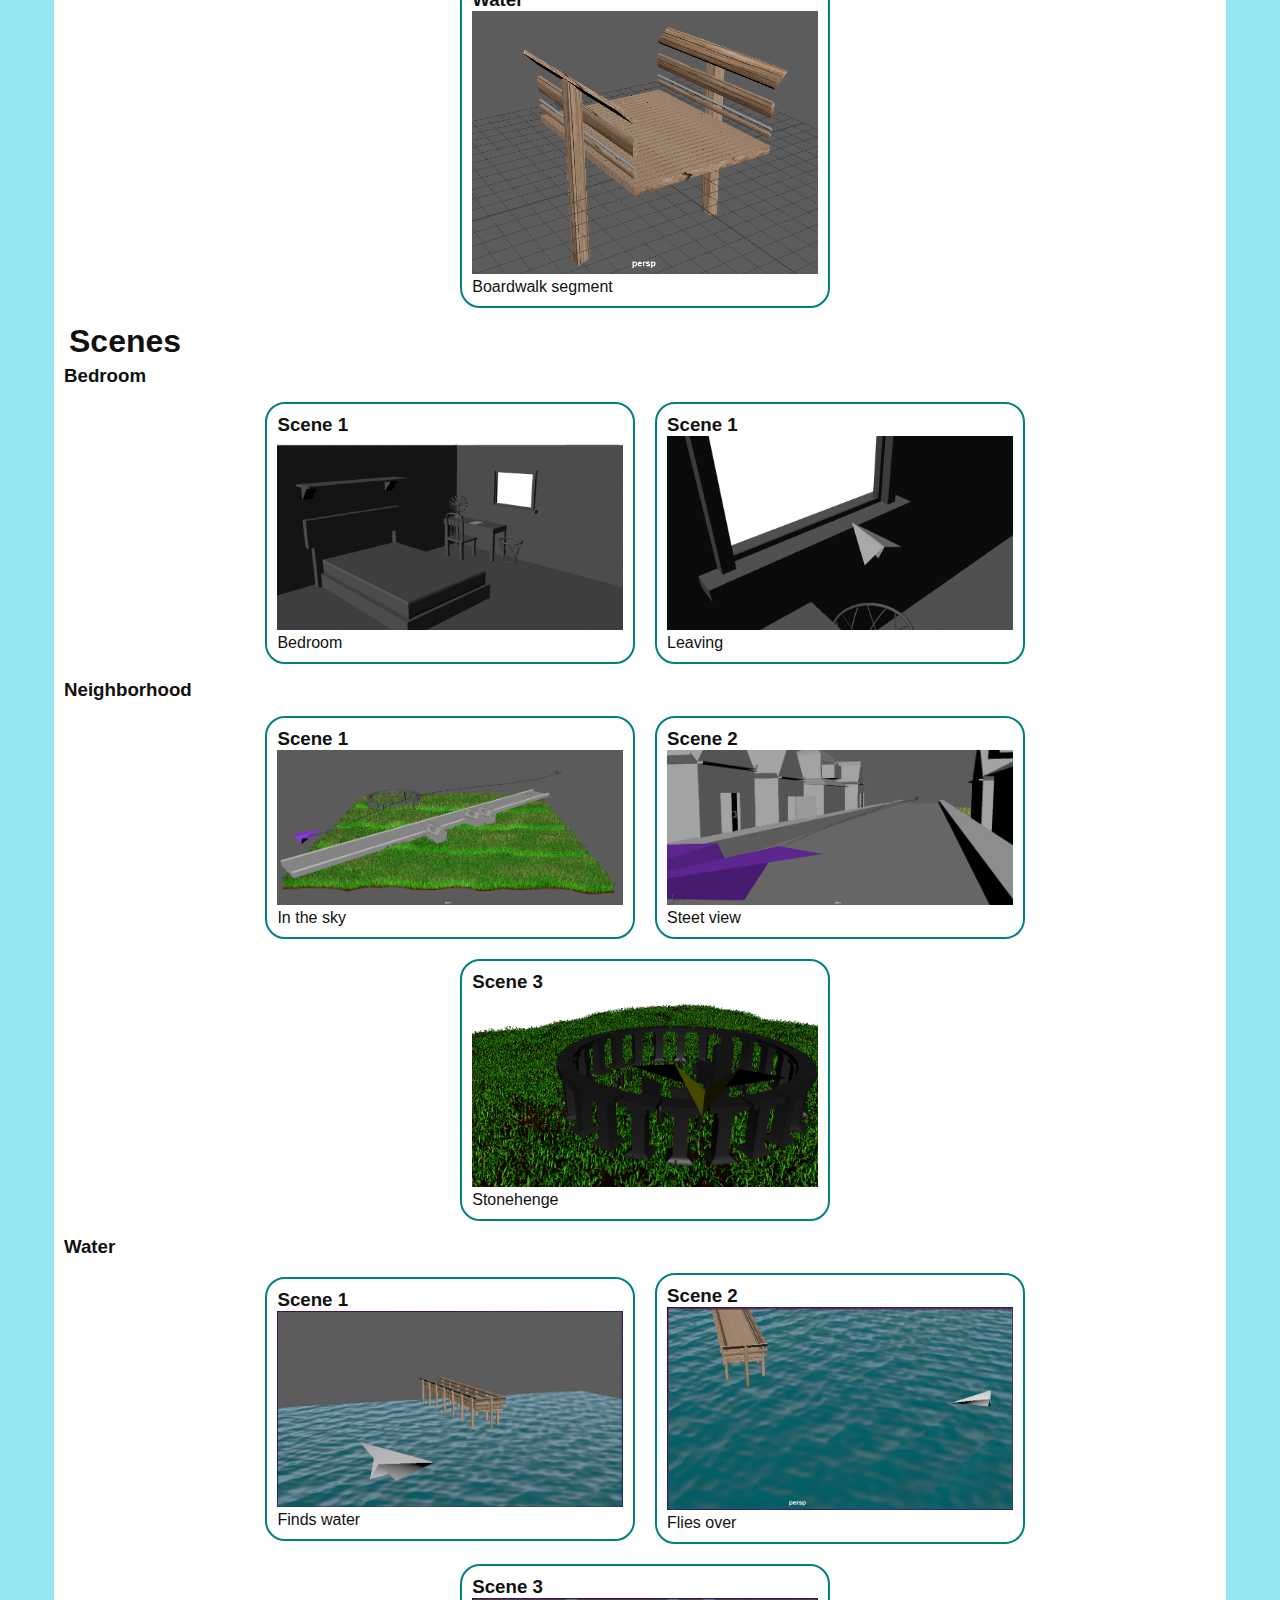
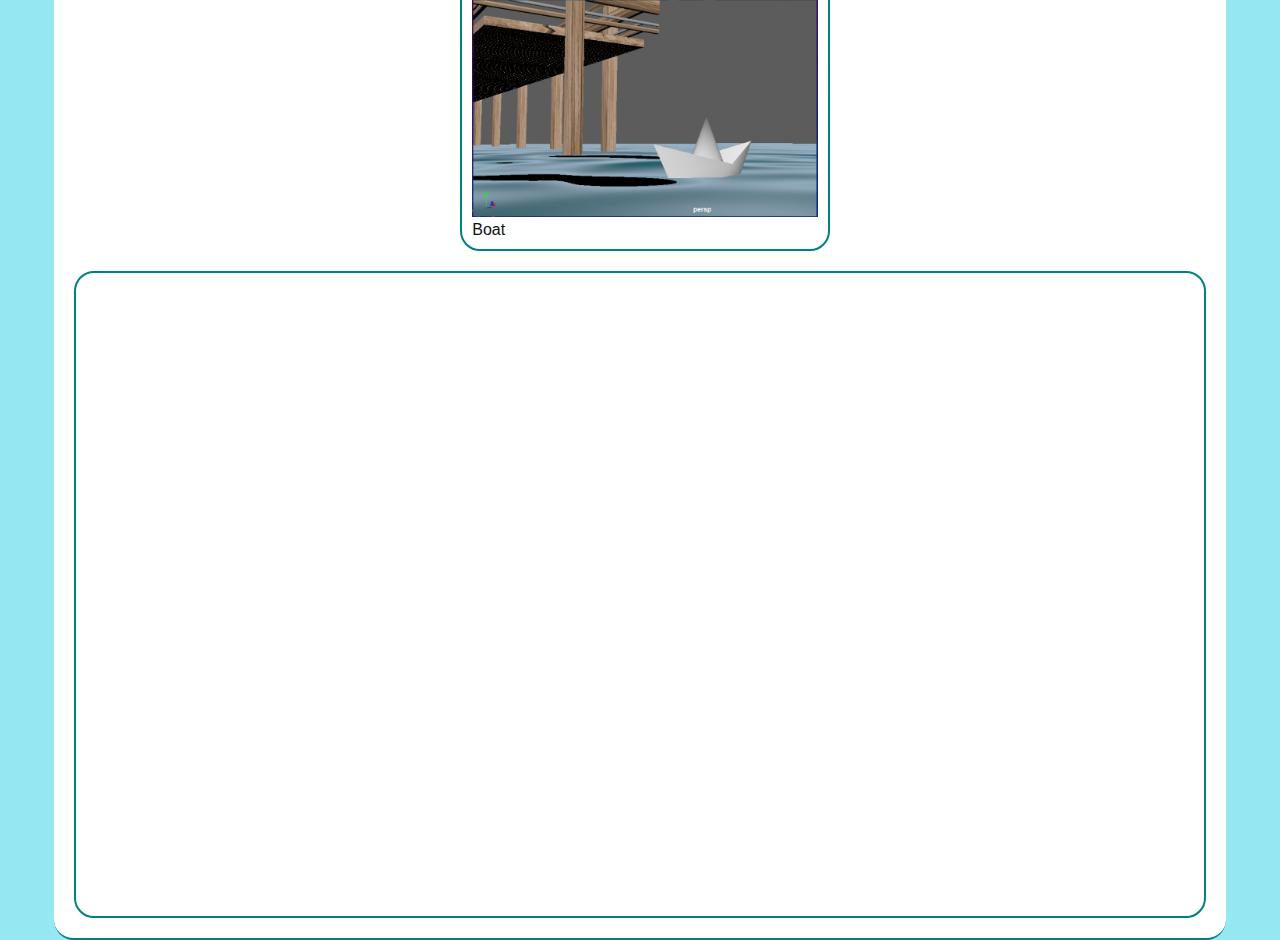
==== commit 1dc28362: "final video aand storyboard" ====
--- a/index.html
+++ b/index.html
@@ -76,7 +76,7 @@
                 <h3>Scenes</h3>
                 <ul class="member-names">
                     <li class="chris">Bedroom | Chris</li>
-                    <li class="prab">Small "Town" | Prab</li>
+                    <li class="prab">Small "Village" | Prab</li>
                     <li class="julia">Beach | Julia</li>
                 </ul>
                 <h3>Models</h3>
@@ -85,8 +85,17 @@
                     <li>Paper Plane</li>
                     <li>Paper Boat</li>
                     <li class="chris">Fan | Chris</li>
-                    <li class="prab">Houses "Town" | Prab</li>
+                    <li class="prab">Houses "Village" | Prab</li>
                     <li class="julia">Pier | Julia</li>
+                </ul>
+                <h3>Other Tasks</h3>
+                <ul class="member-names">
+                    <li class="chris">Presentations | Chris</li>
+                    <li class="chris">Final Storyboard | Chris</li>
+                    <li class="prab">Project website | Chris</li>
+                    <li class="prab">Final writeup | Chris</li>
+                    <li class="julia">Initial storyboards | Julia</li>
+                    <li class="julia">Final edit of the animation | Julia</li>
                 </ul>
             </section>
             <section class="storyboard">
@@ -164,6 +173,14 @@
                         </p>
                     </li>
                 </ul>
+                <h2>Final Storyboard</h2>
+                <div class="full-wrapper">
+                    <img
+                        class="img"
+                        src="./images/sb.png"
+                        alt="final storyboard"
+                    />
+                </div>
             </section>
             <section class="storyboard">
                 <h2>Objects</h2>
@@ -324,6 +341,19 @@
                     </li>
                 </ul>
             </section>
+            <section class="full-wrapper">
+                <div class="video">
+                    <iframe
+                        width="560"
+                        height="315"
+                        src="https://www.youtube.com/embed/FyhXUccG5co"
+                        title="YouTube video player"
+                        frameborder="0"
+                        allow="accelerometer; autoplay; clipboard-write; encrypted-media; gyroscope; picture-in-picture"
+                        allowfullscreen
+                    ></iframe>
+                </div>
+            </section>
         </section>
     </body>
 </html>
--- a/css/index.css
+++ b/css/index.css
@@ -47,6 +47,10 @@
     height: 100%;
     margin-top: 20px;
     border-radius: 20px;
+}
+
+.img {
+    width: 100%;
 }
 
 header {
@@ -136,6 +140,27 @@
     width: 100%;
 }
 
+.full-wrapper {
+    padding: 10px;
+    border: 2px solid teal;
+    margin: 10px;
+    border-radius: 20px;
+}
+
+.video {
+    position: relative;
+    padding-bottom: 56.25%; /* 16:9 */
+    height: 0;
+}
+
+.video iframe {
+    position: absolute;
+    top: 0;
+    left: 0;
+    width: 100%;
+    height: 100%;
+}
+
 @media only screen and (max-width: 1024px) {
     .storyboard-list-item {
         width: 38%;
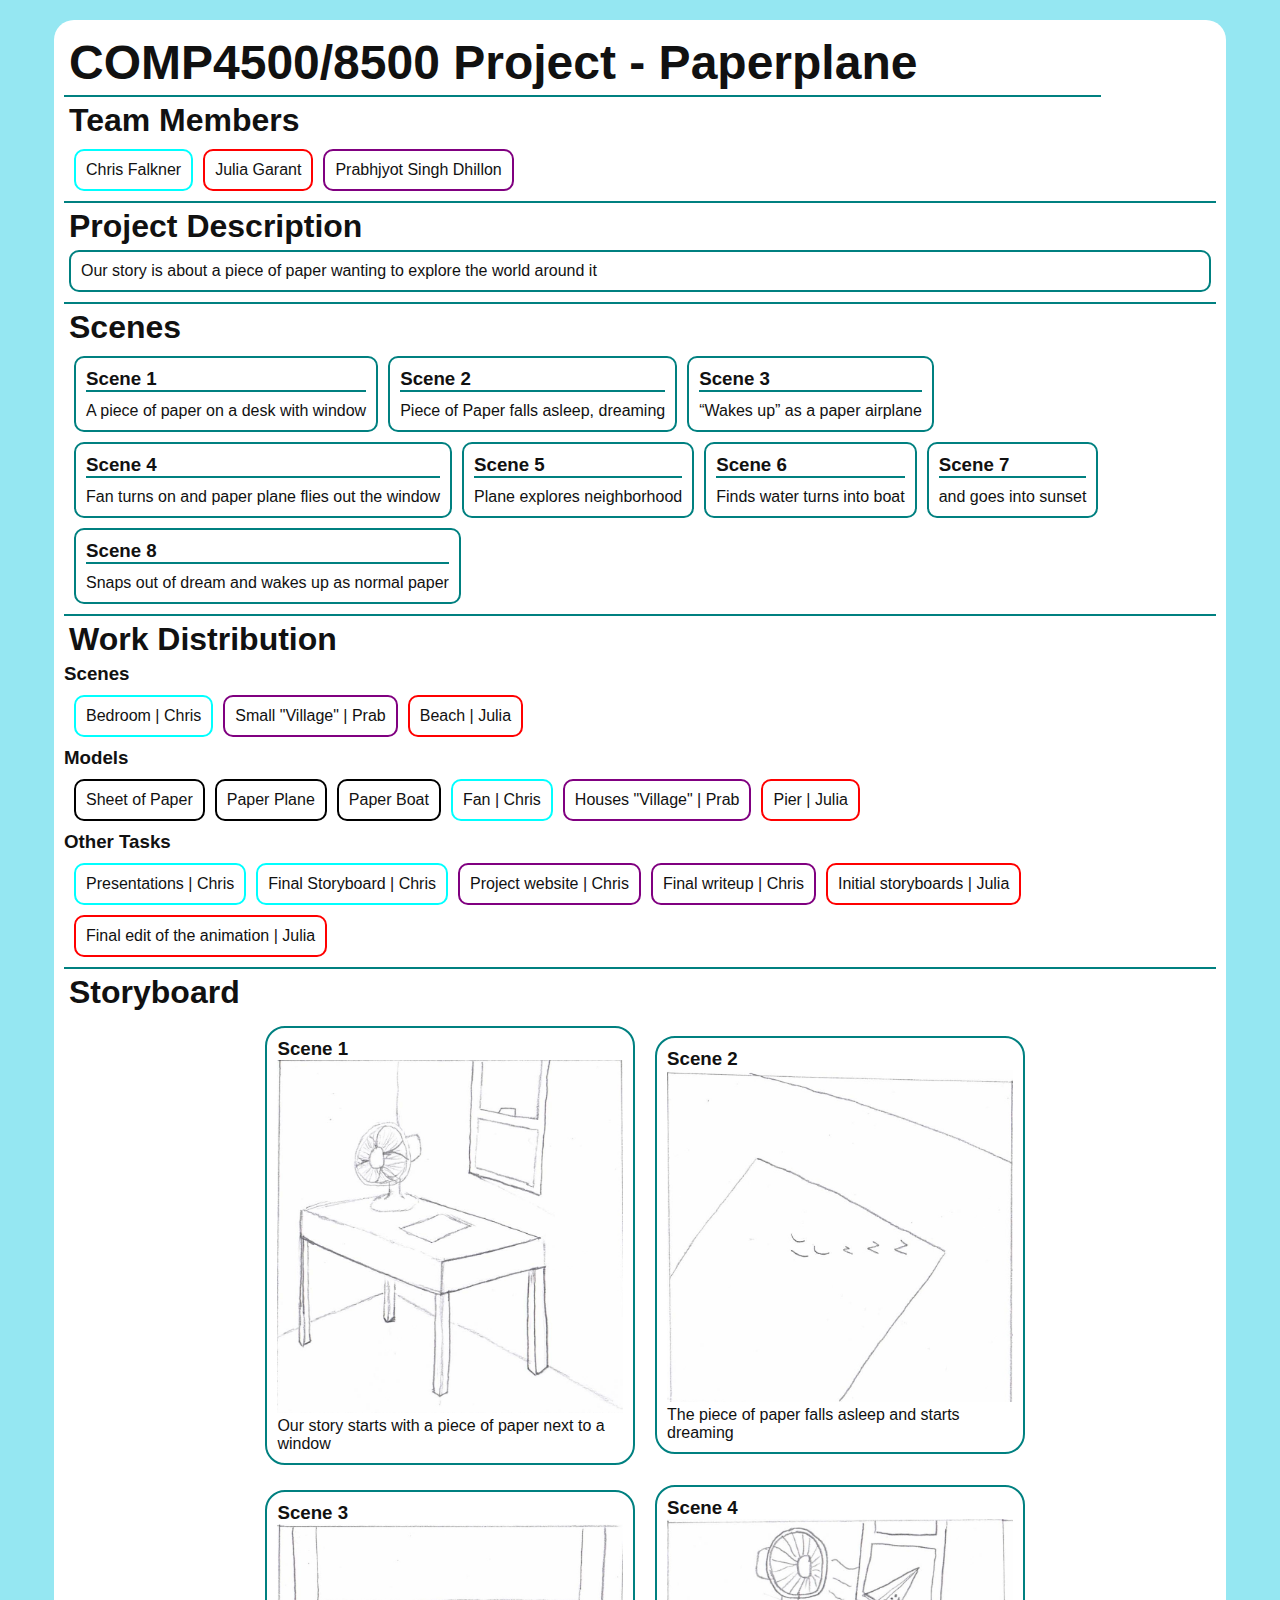
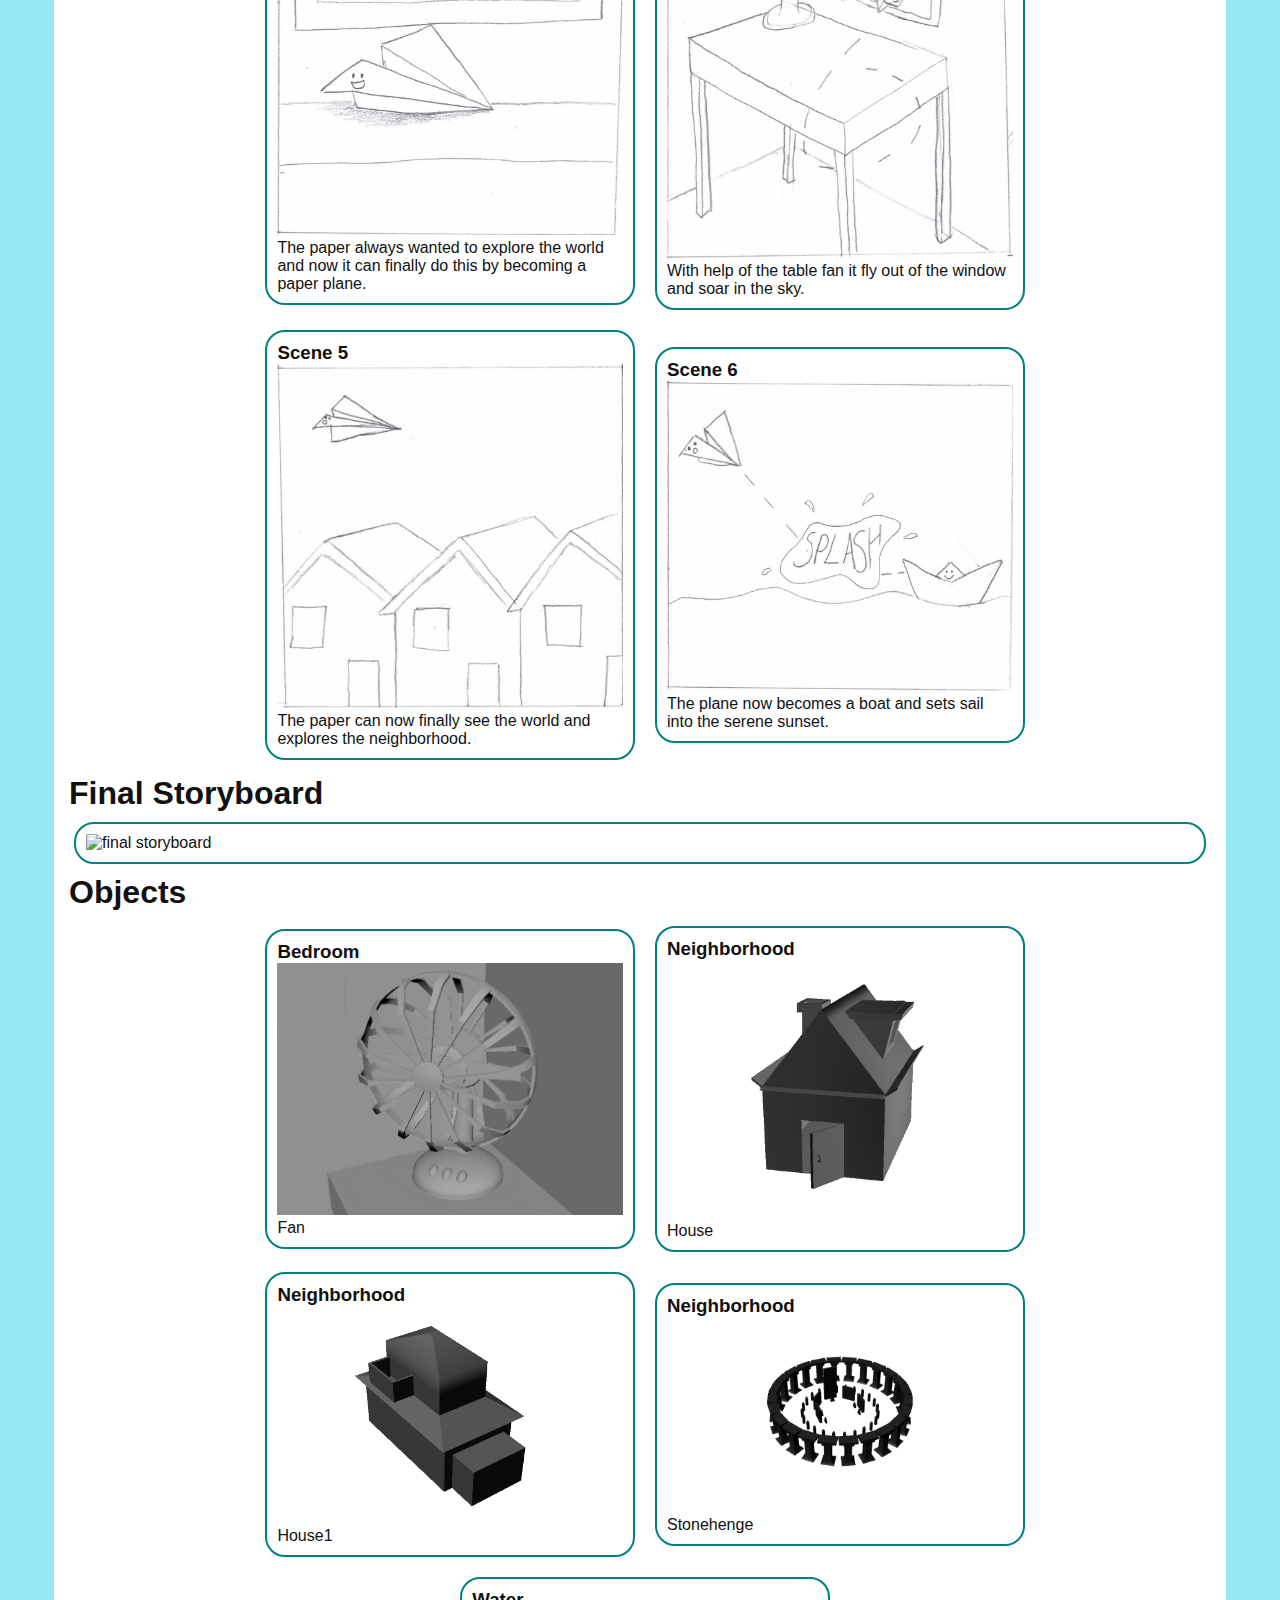
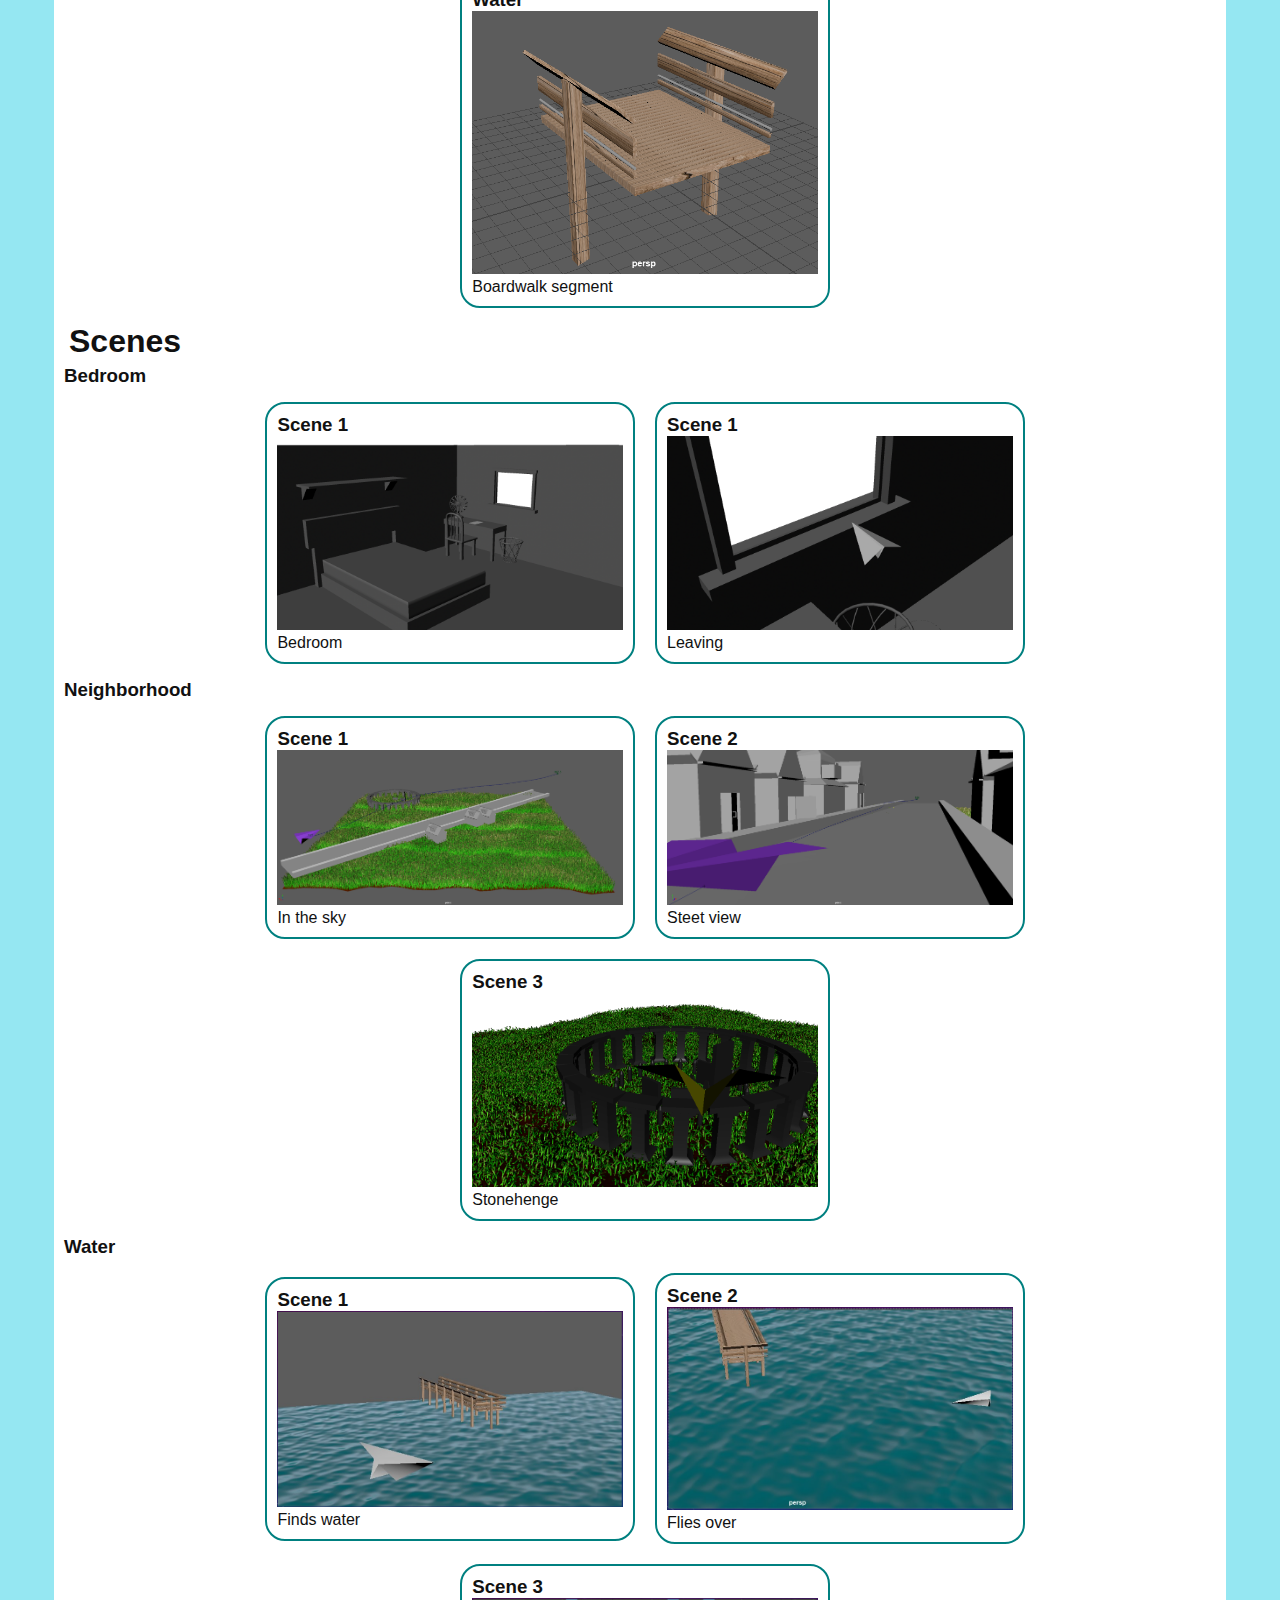
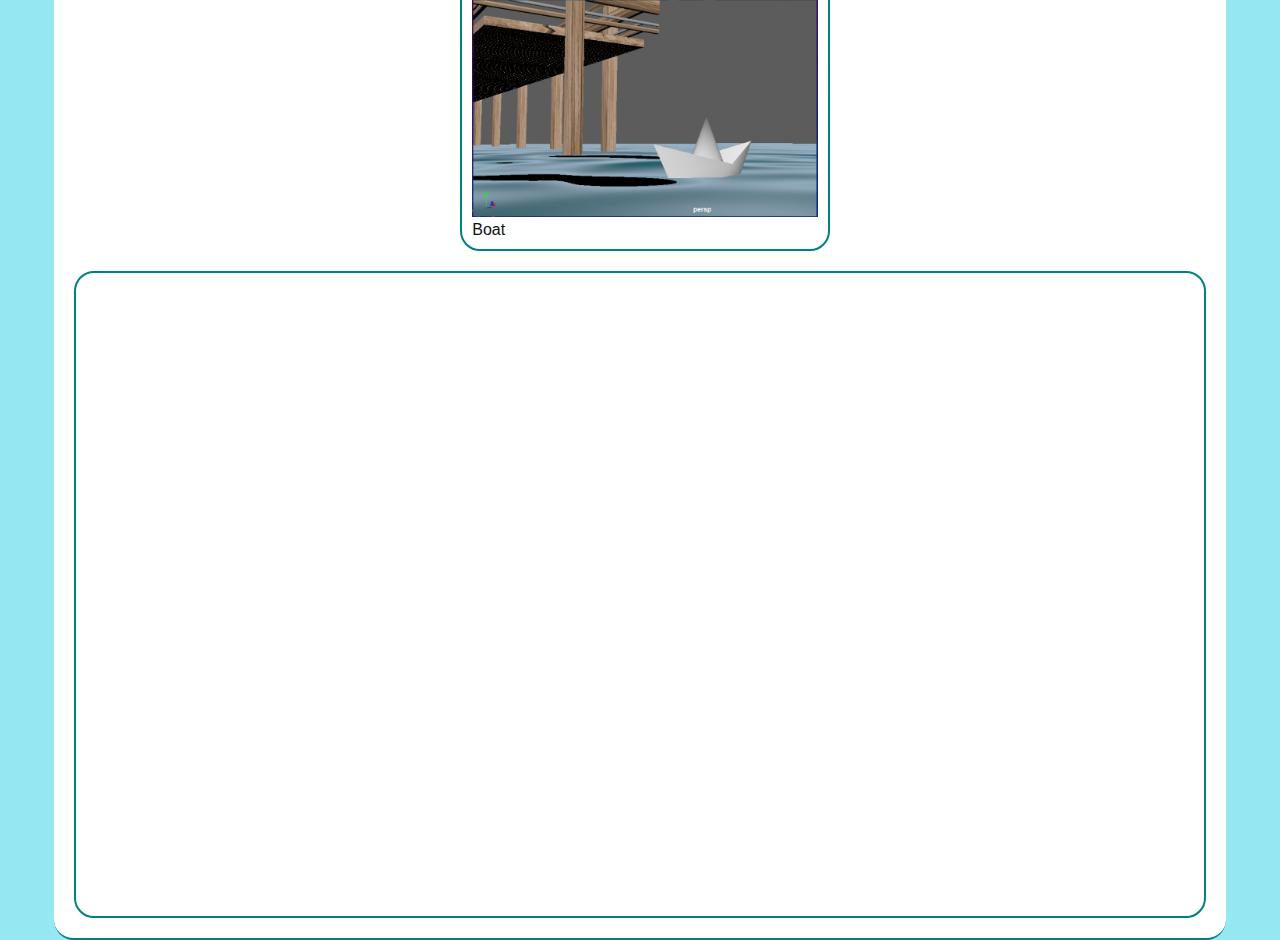
==== commit ca84c8f3: "Update index.html" ====
--- a/index.html
+++ b/index.html
@@ -343,15 +343,7 @@
             </section>
             <section class="full-wrapper">
                 <div class="video">
-                    <iframe
-                        width="560"
-                        height="315"
-                        src="https://www.youtube.com/embed/FyhXUccG5co"
-                        title="YouTube video player"
-                        frameborder="0"
-                        allow="accelerometer; autoplay; clipboard-write; encrypted-media; gyroscope; picture-in-picture"
-                        allowfullscreen
-                    ></iframe>
+                    <iframe width="560" height="315" src="https://www.youtube.com/embed/9japqWskCso" title="YouTube video player" frameborder="0" allow="accelerometer; autoplay; clipboard-write; encrypted-media; gyroscope; picture-in-picture" allowfullscreen></iframe>
                 </div>
             </section>
         </section>
